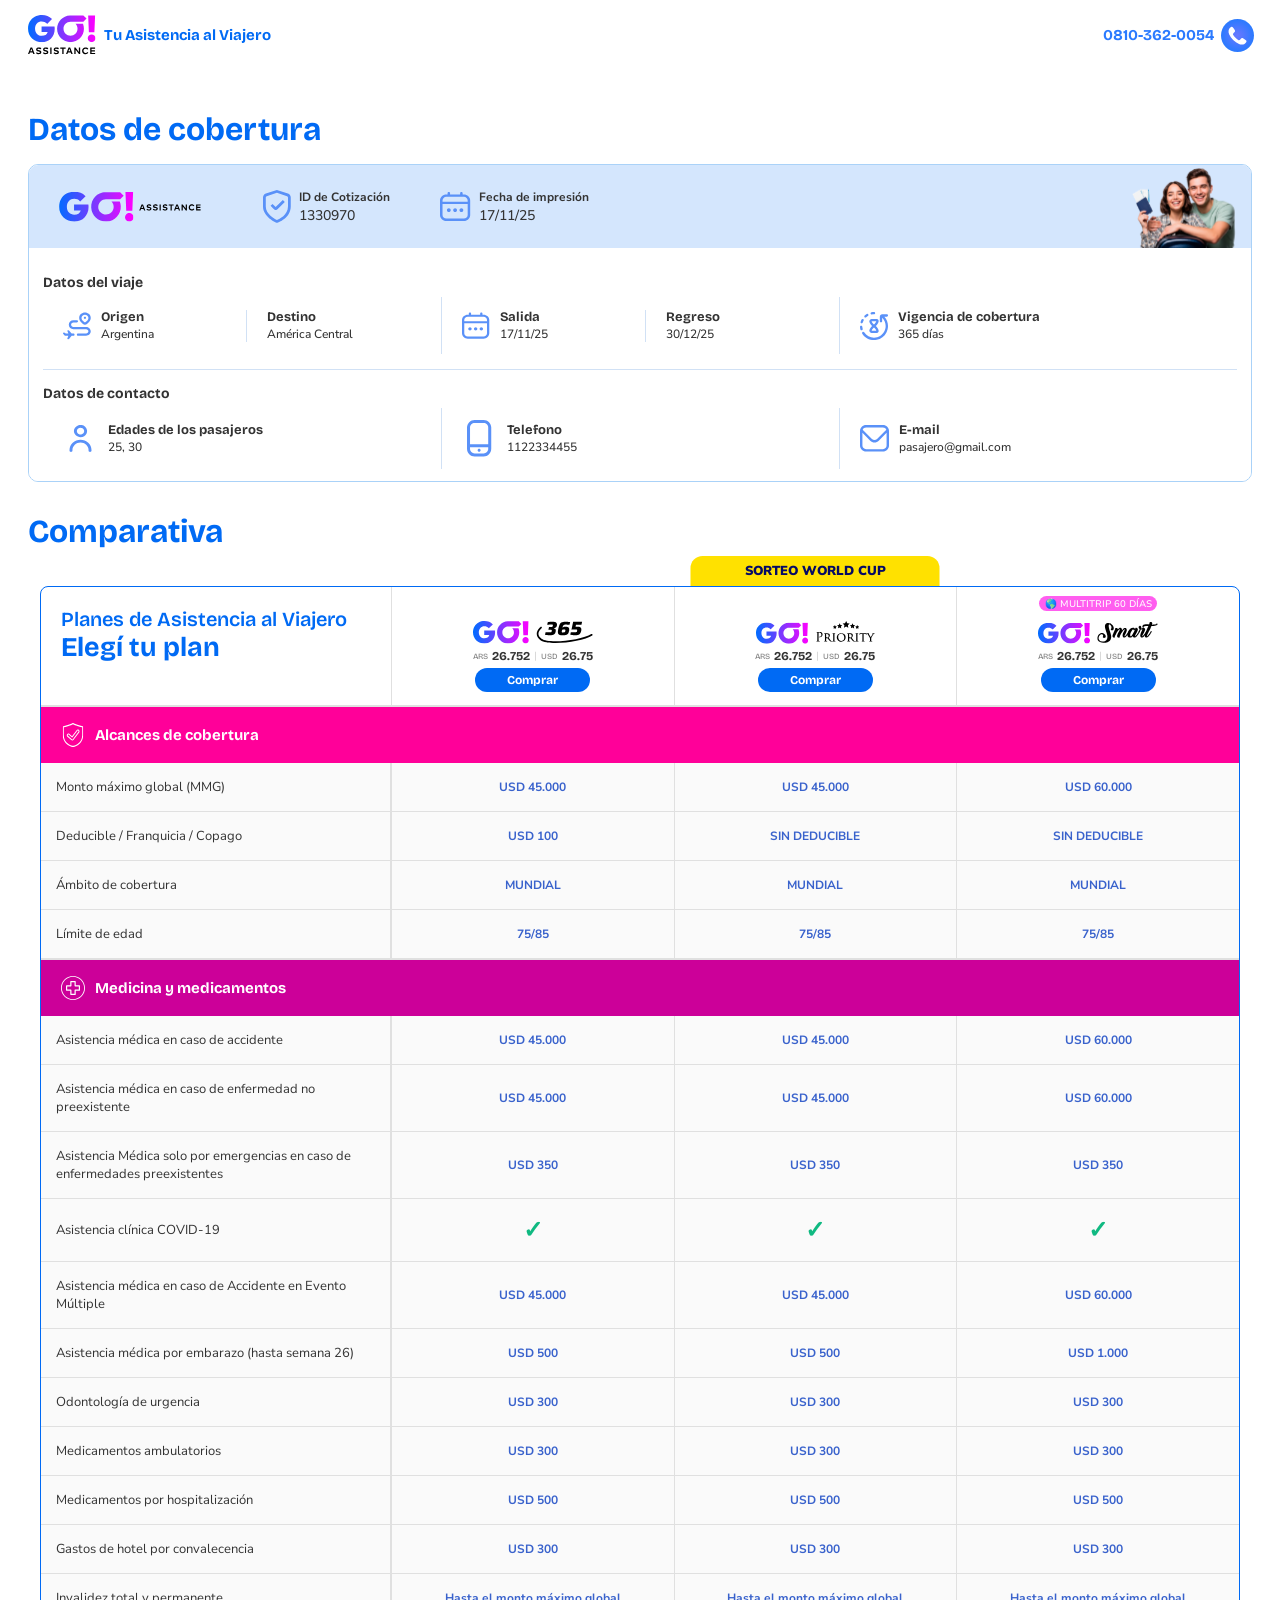
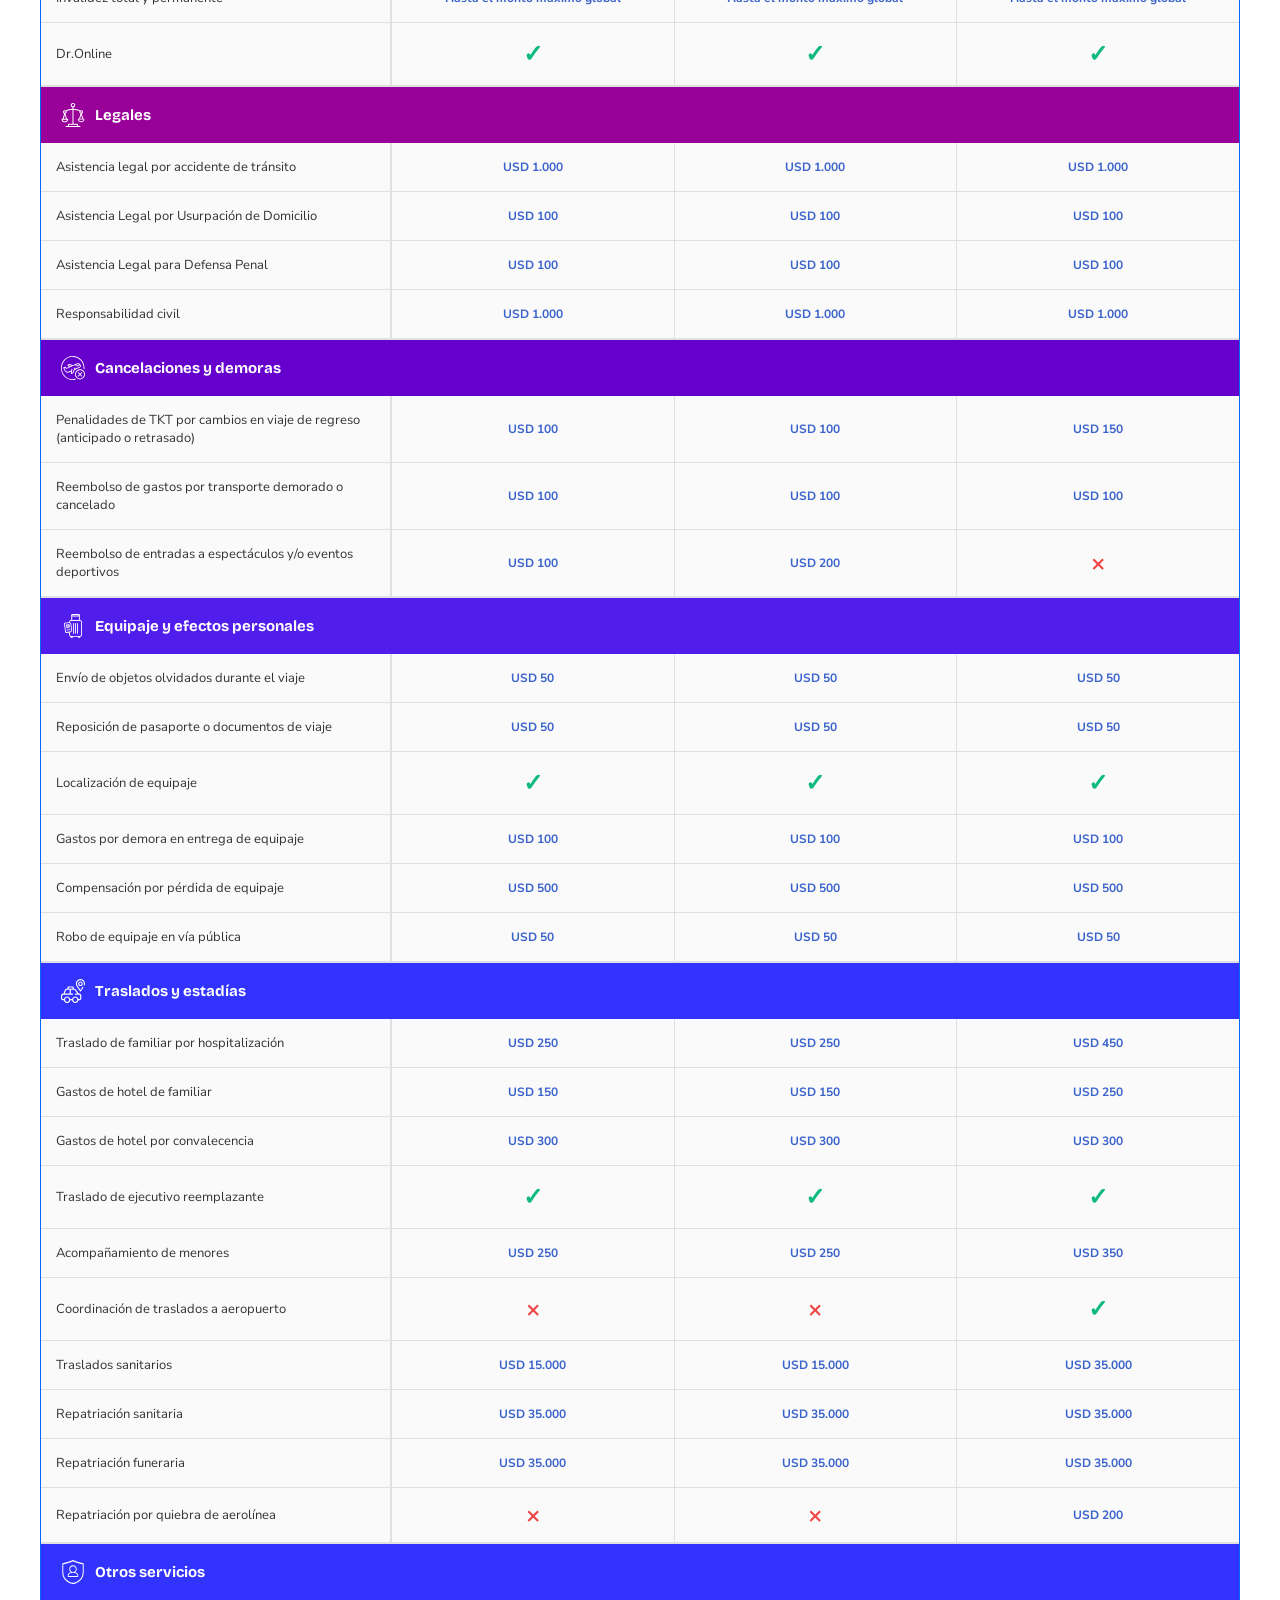
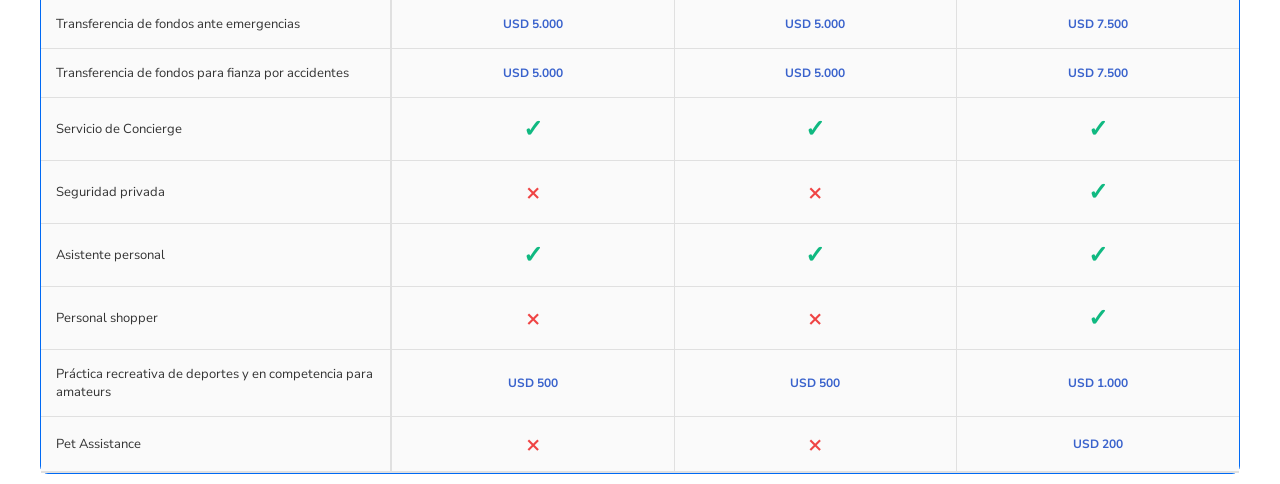
==== comparativa-productos-pdf.html @ 658e8d2b "se agrego el pdf para comparativa de productos" ====
<!DOCTYPE html>
<html lang="es">

<head>
    <meta charset="utf-8">
    <meta http-equiv="X-UA-Compatible" content="IE=edge">
    <meta name="viewport" content="width=device-width, initial-scale=1, shrink-to-fit=no">
    <meta name="description" content="">
    <meta name="author" content="">
    <meta name="robots" content="noindex,nofollow">
    <title>GO! ASSISTANCE</title>
    <link rel="preconnect" href="https://fonts.googleapis.com">
    <link rel="preconnect" href="https://fonts.gstatic.com" crossorigin="">
    <link
        href="https://fonts.googleapis.com/css2?family=Bricolage+Grotesque:opsz,wdth,wght@12..96,75..100,200..800&family=Nunito+Sans:ital,opsz,wdth,wght,YTLC@0,6..12,75..125,200..1000,440..540;1,6..12,75..125,200..1000,440..540&display=swap"
        rel="stylesheet">
    <link rel="shortcut icon" href="https://www.goassistance.com/images/favicons-go.png">
    <link rel="stylesheet" href="css/style-comparativa.css">
</head>

<body>

    <!-- HEADER -->
    <div class="header">
        <div class="header-logo">
            <img src="images/logo-go-assistance-color-vertical.svg" alt="" height="40">
            <span class="header-tagline">Tu Asistencia al Viajero</span>
        </div>
        <a class="header-phone">
            <span>0810-362-0054</span>
            <span class="phone-icon">
                <img src="images/icono-telefono-header.svg" alt="">
            </span>
        </a>
    </div>

    <div class="page">

        <div class="page-container">
            <h2 class="plan-title">Datos de cobertura</h2>

            <!-- DATOS DEL VIAJE -->
            <div class="section-block">
                <!-- VOUCHER INFO BAR -->
                <div class="voucher-bar">
                    <div class="voucher-bar-logos">
                        <img src="images/logo-go-assistance-color-horizontal.svg" alt="" height="34">
                    </div>

                    <!-- ID EMISION -->
                    <div class="voucher-bar-field">
                        <img src="images/icono-voucher-id.svg" alt="" width="28">
                        <div>
                            <span class="voucher-bar-field-label">ID de Cotización</span>
                            <span class="voucher-bar-field-value">1330970</span>
                        </div>
                    </div>

                    <!-- Fecha de emisión -->
                    <div class="voucher-bar-field">
                        <img src="images/icono-calendario.svg" alt="">
                        <div>
                            <span class="voucher-bar-field-label">Fecha de impresión</span>
                            <span class="voucher-bar-field-value">17/11/25</span>
                        </div>
                    </div>

                    <img class="voucher-bar-couple" src="images/img-pareja-banner.svg"
                        onerror="this.style.display='none'" alt="pareja viajeros" height="80">
                </div>

                <div class="section-block-body">
                    <div class="section-title-datos">Datos del viaje</div>

                    <div class="info-grid">

                        <!-- Columna 1 -->
                        <div class="info-col">
                            <img src="images/icono-destino.svg" alt="" width="28" height="28">
                            <div class="info-group-texts">
                                <span class="info-label">Origen</span>
                                <span class="info-value">Argentina</span>
                            </div>
                            <div class="vdivider"></div>
                            <div class="info-group-texts">
                                <span class="info-label">Destino</span>
                                <span class="info-value">América Central</span>
                            </div>
                        </div>

                        <!-- Columna 2 -->
                        <div class="info-col">
                            <img src="images/icono-calendario.svg" alt="" width="28" height="28">
                            <div class="info-group-texts">
                                <span class="info-label">Salida</span>
                                <span class="info-value">17/11/25</span>
                            </div>
                            <div class="vdivider"></div>
                            <div class="info-group-texts">
                                <span class="info-label">Regreso</span>
                                <span class="info-value">30/12/25</span>
                            </div>
                        </div>

                        <!-- Columna 3 -->
                        <div class="info-col">
                            <img src="images/icono-vigencia.svg" alt="" width="28" height="28">
                            <div class="info-group-texts">
                                <span class="info-label">Vigencia de cobertura</span>
                                <span class="info-value">365 días</span>
                            </div>
                        </div>
                    </div>


                    <!-- Separador entre filas -->
                    <div class="info-row-divider"></div>
                    <div class="section-title-datos">Datos de contacto</div>
                    <div class="info-grid">
                        <!-- Columna 1 fila 2 -->
                        <div class="info-col">
                            <img src="images/icono-pasajero.svg" alt="" width="35">
                            <div class="info-group-texts">
                                <span class="info-label">Edades de los pasajeros</span>
                                <span class="info-value">25, 30</span>
                            </div>
                        </div>

                        <!-- Columna 2 fila 2 -->
                        <div class="info-col">
                            <img src="images/icono-telefono.svg" alt="" width="35">
                            <div class="info-group-texts">
                                <span class="info-label">Telefono</span>
                                <span class="info-value">1122334455</span>
                            </div>
                        </div>

                        <!-- Columna 3 fila 2 -->
                        <div class="info-col">
                            <img src="images/icono-email.svg" alt="">
                            <div class="info-group-texts">
                                <span class="info-label">E-mail</span>
                                <span class="info-value">pasajero@gmail.com</span>
                            </div>
                        </div>

                    </div>
                </div>
            </div>

            <!-- BENEFICIOS DEL PLAN -->
            <h2 class="plan-title">Comparativa</h2>


        </div>
    </div>

    <div class="container-table cols-3">
        <!-- Header con logos de planes -->
        <div class="plans-header">
            <div class="empty-cell">
                <p>Planes de Asistencia al Viajero</p>
                <span>Elegí tu plan</span>
            </div>
            <div class="plan-logo">
                <img src="images/logo-go-365-color-horizontal.svg" alt="GO! 365">
                <div class="plan-price-block">
                    <div class="plan-price-currencies">
                        <span class="price-ars"><span class="currency-label">ARS</span> 26.752</span>
                        <span class="price-divider">|</span>
                        <span class="price-usd"><span class="currency-label">USD</span> 26.75</span>
                    </div>
                    <button class="btn-comprar">Comprar</button>
                </div>
            </div>
            <div class="plan-logo">
                <div class="sorteo-banner">SORTEO WORLD CUP</div>
                <img src="images/logo-go-priority-color-horizontal.svg" alt="GO! PRIORITY">
                <div class="plan-price-block">
                    <div class="plan-price-currencies">
                        <span class="price-ars"><span class="currency-label">ARS</span> 26.752</span>
                        <span class="price-divider">|</span>
                        <span class="price-usd"><span class="currency-label">USD</span> 26.75</span>
                    </div>
                    <button class="btn-comprar">Comprar</button>
                </div>
            </div>
            <div class="plan-logo">
                <div class="multitrip-table-comparative" aria-label="Plan multiviaje">🌎 MULTITRIP 60 DÍAS</div><img
                    src="images/logo-go-smart-color-horizontal.svg" alt="GO! Nacional">

                <div class="plan-price-block">
                    <div class="plan-price-currencies">
                        <span class="price-ars"><span class="currency-label">ARS</span> 26.752</span>
                        <span class="price-divider">|</span>
                        <span class="price-usd"><span class="currency-label">USD</span> 26.75</span>
                    </div>
                    <button class="btn-comprar">Comprar</button>
                </div>
            </div>
        </div>

        <!-- Coberturas -->

        <div class="collapsible-section" open="">
            <summary class="section-header coverage" id="coverage-section">
                <div class="section-title">
                    <img src="images/GO-icon-item.alcances.svg" alt="Cobertura" aria-hidden="true">
                    Alcances de cobertura
                </div>
             
            </summary>
            <div class="section-content">
                <div class="content-row">
                    <div class="row-label">Monto máximo global (MMG)</div>
                    <div class="row-cell">USD 45.000</div>
                    <div class="row-cell">USD 45.000</div>
                    <div class="row-cell">USD 60.000</div>

                </div>

                <div class="content-row">
                    <div class="row-label">Deducible / Franquicia / Copago
                    </div>
                    <div class="row-cell">USD 100</div>
                    <div class="row-cell">SIN DEDUCIBLE</div>
                    <div class="row-cell">SIN DEDUCIBLE</div>

                </div>

                <div class="content-row">
                    <div class="row-label">Ámbito de cobertura
                    </div>
                    <div class="row-cell">MUNDIAL</div>
                    <div class="row-cell">MUNDIAL</div>
                    <div class="row-cell">MUNDIAL</div>

                </div>

                <div class="content-row">
                    <div class="row-label">Límite de edad
                    </div>
                    <div class="row-cell">75/85</div>
                    <div class="row-cell">75/85</div>
                    <div class="row-cell">75/85</div>

                </div>
            </div>
        </div>

        <!-- Medicina y medicamentos -->
        <div class="collapsible-section">
            <summary class="section-header medicine">
                <div class="section-title">
                    <img src="images/GO-icon-item.medicina.svg" alt="Medicina y medicamentos" aria-hidden="true">
                    Medicina y medicamentos
                </div>
            
            </summary>
            <div class="section-content">

                <div class="content-row">
                    <div class="row-label">Asistencia médica en caso de accidente
                    </div>
                    <div class="row-cell">USD 45.000</div>
                    <div class="row-cell">USD 45.000</div>
                    <div class="row-cell">USD 60.000</div>

                </div>

                <div class="content-row">
                    <div class="row-label">Asistencia médica en caso de enfermedad no preexistente
                    </div>
                    <div class="row-cell">USD 45.000</div>
                    <div class="row-cell">USD 45.000</div>
                    <div class="row-cell">USD 60.000</div>

                </div>

                <div class="content-row">
                    <div class="row-label">Asistencia Médica solo por emergencias en caso de enfermedades
                        preexistentes
                    </div>
                    <div class="row-cell">USD 350</div>
                    <div class="row-cell">USD 350</div>
                    <div class="row-cell">USD 350</div>

                </div>

                <div class="content-row">
                    <div class="row-label">Asistencia clínica COVID-19</div>
                    <div class="row-cell"><span class="checkmark" aria-label="Incluido">✓</span></div>
                    <div class="row-cell"><span class="checkmark" aria-label="Incluido">✓</span></div>
                    <div class="row-cell"><span class="checkmark" aria-label="Incluido">✓</span></div>

                </div>

                <div class="content-row">
                    <div class="row-label">Asistencia médica en caso de Accidente en Evento Múltiple
                    </div>
                    <div class="row-cell">USD 45.000</div>
                    <div class="row-cell">USD 45.000</div>
                    <div class="row-cell">USD 60.000</div>
                    </div>

                        <div class="content-row">
                            <div class="row-label">Asistencia médica por embarazo (hasta semana 26)
                            </div>
                            <div class="row-cell">USD 500</div>
                            <div class="row-cell">USD 500</div>
                            <div class="row-cell">USD 1.000</div>

                        </div>

                        <div class="content-row">
                            <div class="row-label">Odontología de urgencia
                            </div>
                            <div class="row-cell">USD 300</div>
                            <div class="row-cell">USD 300</div>
                            <div class="row-cell">USD 300</div>

                        </div>

                        <div class="content-row">
                            <div class="row-label">Medicamentos ambulatorios

                            </div>
                            <div class="row-cell">USD 300</div>
                            <div class="row-cell">USD 300</div>
                            <div class="row-cell">USD 300</div>

                        </div>

                        <div class="content-row">
                            <div class="row-label">Medicamentos por hospitalización

                            </div>
                            <div class="row-cell">USD 500</div>
                            <div class="row-cell">USD 500</div>
                            <div class="row-cell">USD 500</div>

                        </div>

                        <div class="content-row">
                            <div class="row-label">Gastos de hotel por convalecencia

                            </div>
                            <div class="row-cell">USD 300</div>
                            <div class="row-cell">USD 300</div>
                            <div class="row-cell">USD 300</div>

                        </div>
                        <div class="content-row">
                            <div class="row-label">Invalidez total y permanente</div>
                            <div class="row-cell">Hasta el monto máximo global</div>
                            <div class="row-cell">Hasta el monto máximo global</div>
                            <div class="row-cell">Hasta el monto máximo global</div>

                        </div>
                        <div class="content-row">
                            <div class="row-label">Dr.Online</div>
                            <div class="row-cell"><span class="checkmark" aria-label="Incluido">✓</span></div>
                            <div class="row-cell"><span class="checkmark" aria-label="Incluido">✓</span></div>
                            <div class="row-cell"><span class="checkmark" aria-label="Incluido">✓</span></div>

                        </div>
                </div>

        </div>

        <!-- Legales -->
        <div class="collapsible-section">
            <summary class="section-header legal" id="legal-section">
                <div class="section-title">
                    <img src="images/GO-icon-item.legales.svg" alt="" aria-hidden="true">
                    Legales
                </div>
                
            </summary>
            <div class="section-content">
                <div class="content-row">
                    <div class="row-label">Asistencia legal por accidente de tránsito
                    </div>
                    <div class="row-cell">USD 1.000</div>
                    <div class="row-cell">USD 1.000</div>
                    <div class="row-cell">USD 1.000</div>

                </div>

                <div class="content-row">
                    <div class="row-label">Asistencia Legal por Usurpación de Domicilio
                    </div>
                    <div class="row-cell">USD 100</div>
                    <div class="row-cell">USD 100</div>
                    <div class="row-cell">USD 100</div>

                </div>

                <div class="content-row">
                    <div class="row-label">Asistencia Legal para Defensa Penal
                    </div>
                    <div class="row-cell">USD 100</div>
                    <div class="row-cell">USD 100</div>
                    <div class="row-cell">USD 100</div>

                </div>
                <div class="content-row">
                    <div class="row-label">Responsabilidad civil</div>
                    <div class="row-cell">USD 1.000</div>
                    <div class="row-cell">USD 1.000</div>
                    <div class="row-cell">USD 1.000</div>

                </div>
            </div>
        </div>

        <!-- Cancelaciones y demoras (Collapsible) -->
        <div class="collapsible-section">
            <summary class="section-header cancellations">
                <div class="section-title">
                    <img src="images/GO-icon-item.cancelaciones.svg" alt="" aria-hidden="true">
                    Cancelaciones y demoras
                </div>
               
            </summary>
            <div class="section-content">
                <div class="content-row">
                    <div class="row-label">Penalidades de TKT por cambios en viaje de regreso (anticipado o
                        retrasado)
                    </div>
                    <div class="row-cell">USD 100</div>
                    <div class="row-cell">USD 100</div>
                    <div class="row-cell">USD 150</div>

                </div>

                <div class="content-row">
                    <div class="row-label">Reembolso de gastos por transporte demorado o cancelado
                    </div>
                    <div class="row-cell">USD 100</div>
                    <div class="row-cell">USD 100</div>
                    <div class="row-cell">USD 100</div>


                </div>

                <div class="content-row">
                    <div class="row-label">Reembolso de entradas a espectáculos y/o eventos deportivos
                    </div>

                    <div class="row-cell">USD 100</div>
                    <div class="row-cell">USD 200</div>
                    <div class="row-cell"><span class="crossmark" aria-label="No incluido">×</span></div>


                </div>
            </div>
        </div>

        <!-- Equipaje (Collapsible) -->
        <div class="collapsible-section">
            <summary class="section-header baggage">
                <div class="section-title">
                    <img src="images/GO-icon-item.equipaje.svg" alt="" aria-hidden="true">
                    Equipaje y efectos personales
                </div>
               
            </summary>
            <div class="section-content">
                <div class="content-row">
                    <div class="row-label">Envío de objetos olvidados durante el viaje
                    </div>
                    <div class="row-cell">USD 50</div>
                    <div class="row-cell">USD 50</div>
                    <div class="row-cell">USD 50</div>

                </div>

                <div class="content-row">
                    <div class="row-label">Reposición de pasaporte o documentos de viaje
                    </div>
                    <div class="row-cell">USD 50</div>
                    <div class="row-cell">USD 50</div>
                    <div class="row-cell">USD 50</div>

                </div>

                <div class="content-row">
                    <div class="row-label">Localización de equipaje</div>
                    <div class="row-cell"><span class="checkmark" aria-label="Incluido">✓</span></div>
                    <div class="row-cell"><span class="checkmark" aria-label="Incluido">✓</span></div>
                    <div class="row-cell"><span class="checkmark" aria-label="Incluido">✓</span></div>
                </div>
                <div class="content-row">
                    <div class="row-label">Gastos por demora en entrega de equipaje
                    </div>
                    <div class="row-cell">USD 100</div>
                    <div class="row-cell">USD 100</div>
                    <div class="row-cell">USD 100</div>

                </div>
                <div class="content-row">
                    <div class="row-label">Compensación por pérdida de equipaje
                    </div>
                    <div class="row-cell">USD 500</div>
                    <div class="row-cell">USD 500</div>
                    <div class="row-cell">USD 500</div>

                </div>
                <div class="content-row">
                    <div class="row-label">Robo de equipaje en vía pública
                    </div>
                    <div class="row-cell">USD 50</div>
                    <div class="row-cell">USD 50</div>
                    <div class="row-cell">USD 50</div>

                </div>
            </div>
        </div>

        <!-- Traslados y estadías (Collapsible) -->
        <div class="collapsible-section">
            <summary class="section-header other-services">
                <div class="section-title">
                    <img src="images/GO-icon-item.traslados.svg" alt="" aria-hidden="true">
                    Traslados y estadías
                </div>
             
            </summary>
            <div class="section-content">
                <div class="content-row">
                    <div class="row-label">Traslado de familiar por hospitalización
                    </div>
                    <div class="row-cell">USD 250</div>
                    <div class="row-cell">USD 250</div>
                    <div class="row-cell">USD 450</div>

                </div>

                <div class="content-row">
                    <div class="row-label">Gastos de hotel de familiar
                    </div>
                    <div class="row-cell">USD 150</div>
                    <div class="row-cell">USD 150</div>
                    <div class="row-cell">USD 250</div>

                </div>

                <div class="content-row">
                    <div class="row-label">Gastos de hotel por convalecencia
                    </div>
                    <div class="row-cell">USD 300</div>
                    <div class="row-cell">USD 300</div>
                    <div class="row-cell">USD 300</div>

                </div>

                <div class="content-row">
                    <div class="row-label">Traslado de ejecutivo reemplazante
                    </div>
                    <div class="row-cell"><span class="checkmark" aria-label="Incluido">✓</span></div>
                    <div class="row-cell"><span class="checkmark" aria-label="Incluido">✓</span></div>
                    <div class="row-cell"><span class="checkmark" aria-label="Incluido">✓</span></div>


                </div>
                <div class="content-row">
                    <div class="row-label">Acompañamiento de menores
                    </div>
                    <div class="row-cell">USD 250</div>
                    <div class="row-cell">USD 250</div>
                    <div class="row-cell">USD 350</div>

                </div>
                <div class="content-row">
                    <div class="row-label">Coordinación de traslados a aeropuerto
                    </div>
                    <div class="row-cell"><span class="crossmark" aria-label="No incluido">×</span></div>
                    <div class="row-cell"><span class="crossmark" aria-label="No incluido">×</span></div>
                    <div class="row-cell"><span class="checkmark" aria-label="Incluido">✓</span></div>

                </div>
                <div class="content-row">
                    <div class="row-label">Traslados sanitarios
                    </div>
                    <div class="row-cell">USD 15.000</div>
                    <div class="row-cell">USD 15.000</div>
                    <div class="row-cell">USD 35.000</div>

                </div>
                <div class="content-row">
                    <div class="row-label">Repatriación sanitaria
                    </div>
                    <div class="row-cell">USD 35.000</div>
                    <div class="row-cell">USD 35.000</div>
                    <div class="row-cell">USD 35.000</div>

                </div>
                <div class="content-row">
                    <div class="row-label">Repatriación funeraria
                    </div>
                    <div class="row-cell">USD 35.000</div>
                    <div class="row-cell">USD 35.000</div>
                    <div class="row-cell">USD 35.000</div>

                </div>
                <div class="content-row">
                    <div class="row-label">Repatriación por quiebra de aerolínea
                    </div>
                    <div class="row-cell"><span class="crossmark" aria-label="No incluido">×</span></div>

                    <div class="row-cell"><span class="crossmark" aria-label="No incluido">×</span></div>
                    <div class="row-cell">USD 200</div>



                </div>
            </div>
        </div>

        <!-- Otros Servicios (Collapsible) -->
        <div class="collapsible-section">
            <summary class="section-header other-services">
                <div class="section-title">
                    <img src="images/GO-icon-item.servicios.svg" alt="" aria-hidden="true">
                    Otros servicios
                </div>
        
            </summary>
            <div class="section-content">
                <div class="content-row">
                    <div class="row-label">Transferencia de fondos ante emergencias</div>
                    <div class="row-cell">USD 5.000</div>
                    <div class="row-cell">USD 5.000</div>
                    <div class="row-cell">USD 7.500</div>

                </div>

                <div class="content-row">
                    <div class="row-label">Transferencia de fondos para fianza por accidentes</div>
                    <div class="row-cell">USD 5.000</div>
                    <div class="row-cell">USD 5.000</div>
                    <div class="row-cell">USD 7.500</div>

                </div>

                <div class="content-row">
                    <div class="row-label">Servicio de Concierge</div>
                    <div class="row-cell"><span class="checkmark" aria-label="Incluido">✓</span></div>
                    <div class="row-cell"><span class="checkmark" aria-label="Incluido">✓</span></div>
                    <div class="row-cell"><span class="checkmark" aria-label="Incluido">✓</span></div>

                </div>

                <div class="content-row">
                    <div class="row-label">Seguridad privada</div>
                    <div class="row-cell"><span class="crossmark" aria-label="No Incluido">×</span></div>
                    <div class="row-cell"><span class="crossmark" aria-label="No Incluido">×</span></div>
                    <div class="row-cell"><span class="checkmark" aria-label="Incluido">✓</span></div>

                </div>

                <div class="content-row">
                    <div class="row-label">Asistente personal</div>
                    <div class="row-cell"><span class="checkmark" aria-label="Incluido">✓</span></div>
                    <div class="row-cell"><span class="checkmark" aria-label="Incluido">✓</span></div>
                    <div class="row-cell"><span class="checkmark" aria-label="Incluido">✓</span></div>

                </div>

                <div class="content-row">
                    <div class="row-label">Personal shopper</div>
                    <div class="row-cell"><span class="crossmark" aria-label="No Incluido">×</span></div>
                    <div class="row-cell"><span class="crossmark" aria-label="No Incluido">×</span></div>
                    <div class="row-cell"><span class="checkmark" aria-label="Incluido">✓</span></div>

                </div>
                <div class="content-row">
                    <div class="row-label">Práctica recreativa de deportes y en competencia para amateurs
                    </div>
                    <div class="row-cell">USD 500</div>
                    <div class="row-cell">USD 500</div>
                    <div class="row-cell">USD 1.000</div>

                </div>
                <div class="content-row">
                    <div class="row-label">Pet Assistance
                    </div>
                    <div class="row-cell"><span class="crossmark" aria-label="No Incluido">×</span></div>
                    <div class="row-cell"><span class="crossmark" aria-label="No Incluido">×</span></div>
                    <div class="row-cell">USD 200</div>

                </div>
            </div>
        </div>
    </div>

</body>

</html>
---- css/style-comparativa.css ----
@import url('https://fonts.googleapis.com/css2?family=Bricolage+Grotesque:opsz,wdth,wght@12..96,75..100,200..800&display=swap');
@import url('https://fonts.googleapis.com/css2?family=Nunito+Sans:ital,opsz,wdth,wght@0,6..12,75..125,200..1000;1,6..12,75..125,200..1000&display=swap');

/* ── CSS Variables ── */
:root {
  --primary: #006AF4;
  --blue-dark: #0258D3;
  --accent: #FFE100;
  --text-accent: #050A65;
  --pink-2: #FF5EEF;
  --white: #ffffff;
  --dark-gray: #333333;
  --blue-light: #D4E6FD;
  --blue-border: #AAD2F8;
  --blue-divider: #D1E1F5;
  --font-primary: "Bricolage Grotesque", sans-serif;
  --font-secundary: "Nunito Sans", sans-serif;
}

/* ── Reset & Base ── */
*,
*::before,
*::after {
  box-sizing: border-box;
  margin: 0;
  padding: 0;
}

html,
body {
  background: var(--white);
}

/* ============================================================
   HEADER
   ============================================================ */
.header {
  display: flex;
  align-items: center;
  justify-content: space-between;
  width: 100%;
  padding: 15px 28px;
}

.header-logo {
  display: flex;
  align-items: center;
  gap: 8px;
}

.header-logo img {
  height: 40px;
  width: auto;
}

.header-tagline {
  font-family: var(--font-primary);
  font-size: 15px;
  font-weight: 700;
  color: var(--primary);
}

.header-phone {
  display: flex;
  align-items: center;
  gap: 8px;
  font-family: var(--font-primary);
  font-size: 15px;
  font-weight: 700;
  color: #2A7AFF;
  text-decoration: none;
}

.phone-icon {
  width: 30px;
  height: 30px;
  background-color: var(--primary);
  border-radius: 50%;
  display: flex;
  align-items: center;
  justify-content: center;
  -webkit-print-color-adjust: exact;
  print-color-adjust: exact;
}

/* ============================================================
   PAGE WRAPPER
   ============================================================ */
.page {
  background: var(--white);
}

.page-container {
  width: 100%;
  padding: 10px 28px;
}

/* ============================================================
   VOUCHER BAR
   ============================================================ */
.voucher-bar {
  background-color: var(--blue-light);
  border-radius: 9px 0 0 0;
  padding: 14px 18px;
  display: flex;
  align-items: center;
  gap: 50px;
  margin-bottom: 4px;
  position: relative;
  overflow: hidden;
  -webkit-print-color-adjust: exact;
  print-color-adjust: exact;
}

.voucher-bar-logos {
  display: flex;
  align-items: center;
  gap: 5px;
  flex-shrink: 0;
  flex-direction: column;
}

.voucher-bar-logos img {
  height: 55px;
  width: auto;
}

.voucher-bar-field {
  display: flex;
  align-items: center;
  gap: 8px;
}

.voucher-bar-field-label {
  font-family: var(--font-secundary);
  font-size: 12px;
  font-weight: 700;
  color: var(--dark-gray);
  display: block;
  margin-bottom: 1px;
}

.voucher-bar-field-value {
  font-family: var(--font-secundary);
  font-size: 14px;
  font-weight: 500;
  color: var(--dark-gray);
  display: block;
}

.voucher-bar-couple {
  position: absolute;
  right: 10px;
  bottom: 0;
  height: 80px;
  width: auto;
}

/* ============================================================
   SECTION BLOCK
   ============================================================ */
.section-block {
  border: 1px solid var(--blue-border);
  border-radius: 10px;
  overflow: hidden;
  margin-bottom: 14px;
}

.section-block-body {
  background: var(--white);
  padding: 12px 14px;
}

/* ============================================================
   INFO GRID (datos del viaje + contacto)
   ============================================================ */
.info-grid {
  display: grid;
  grid-template-columns: repeat(3, 1fr);
}

/* Separador horizontal entre filas — ocupa las 3 columnas */
.info-row-divider {
  grid-column: 1 / -1;
  height: 1px;
  background: var(--blue-divider);
  margin: 15px 0;
}

.info-col {
  display: flex;
  align-items: center;
  gap: 10px;
  padding: 12px 20px;
  border-left: 1px solid var(--blue-divider);
}

.info-col:first-child,
.info-row-divider+.info-col {
  border-left: none;
}

.info-group-texts {
  display: flex;
  flex-direction: column;
  flex-shrink: 0;
  width: 35%;
}

.info-label {
  font-size: 13px;
  color: var(--dark-gray);
  display: block;
  margin-bottom: 1px;
  font-weight: 700;
  white-space: nowrap;
  font-family: var(--font-primary);
}

.info-value {
  font-size: 12px;
  font-weight: 500;
  color: var(--dark-gray);
  display: block;
  white-space: nowrap;
  font-family: var(--font-secundary);
}

/* Separador vertical dentro de una celda (Origen | Destino, Salida | Regreso) */
.vdivider {
  width: 1px;
  height: 32px;
  background: var(--blue-divider);
  margin: 0 10px;
  flex-shrink: 0;
}

/* ============================================================
   PASSENGER TITLE
   ============================================================ */
.passenger-title {
  font-family: var(--font-primary);
  font-size: 13px;
  font-weight: 700;
  color: var(--dark-gray);
  margin-bottom: 8px;
}

/* ============================================================
   PLAN TITLE
   ============================================================ */
.plan-title {
  font-family: var(--font-primary);
  font-size: 32px;
  font-weight: 700;
  color: var(--primary);
  margin-bottom: 15px;
  margin-top: 30px;
}

/* ============================================================
   COMPARISON TABLE
   ============================================================ */
.container-table {
  border: 0.5px solid var(--primary);
  border-radius: 8px;
  max-width: 1200px;
  margin: 10px auto;
}

.plans-header {
  border-bottom: 2px solid #e0e0e0;
}

.empty-cell {
  padding: 20px;
}

.empty-cell p {
  font-family: var(--font-primary);
  font-weight: 600;
  font-size: 20px;
  color: var(--primary);
}

.empty-cell span {
  font-family: var(--font-primary);
  font-weight: 700;
  font-size: 27px;
  color: var(--primary);
}

.plan-logo {
  padding: 5px 0;
  text-align: center;
  border-left: 1px solid #e0e0e0;
  display: flex;
  align-items: center;
  justify-content: flex-end;
  max-height: 118px;
  flex-direction: column;
  overflow: visible;
  position: relative;
}

.plan-logo img {
  max-width: 120px;
  height: auto;
  max-height: 44px;
}

/* ── Badges ── */
.multitrip-table-comparative {
  background-color: var(--pink-2);
  color: var(--white);
  padding: 1px 7px;
  margin-bottom: 10px;
  border-radius: 12px;
  font-weight: 500;
  font-family: var(--font-secundary);
  font-size: 8px;
  white-space: nowrap;
  text-transform: uppercase;
  display: flex;
  align-items: center;
  gap: 5px;
}

.sorteo-banner {
  position: absolute;
  top: -31px;
  left: 50%;
  transform: translateX(-50%);
  background-color: var(--accent);
  color: var(--text-accent);
  padding: 6px 54px;
  border-radius: 12px 12px 0 0;
  font-weight: 900;
  font-family: var(--font-secundary);
  font-size: 13px;
  white-space: nowrap;
  text-transform: uppercase;
  display: flex;
  align-items: center;
  gap: 5px;
}

/* ── Content rows ── */
.content-row {
  display: grid;
  grid-template-columns: 60% repeat(1, 1fr);
  border-bottom: 1px solid #e0e0e0;
}

.row-label {
  padding: 15px;
  font-size: 13px;
  color: var(--dark-gray);
  border-right: 1px solid #e0e0e0;
  display: flex;
  align-items: center;
}

.row-cell {
  padding: 15px 10px;
  text-align: center;
  border-left: 1px solid #e0e0e0;
  display: flex;
  align-items: center;
  justify-content: center;
  font-size: 12px;
  color: #3962CC;
  font-weight: 700;
}

/* ── Collapsible sections ── */
.collapsible-section {
  border-bottom: 1px solid #e0e0e0;
}

.collapsible-section summary {
  list-style: none;
}

.collapsible-section summary::-webkit-details-marker {
  display: none;
}

.section-header {
  color: white;
  padding: 16px 20px;
  cursor: pointer;
  display: flex;
  align-items: center;
  justify-content: space-between;
  transition: all 0.3s ease;
  user-select: none;
}

.section-header:active {
  opacity: 0.9;
}

.section-header.coverage {
  background: #FF0099;
}

.section-header.medicine {
  background: #CC0099;
}

.section-header.legal {
  background: #990099;
}

.section-header.cancellations {
  background: #6600CC;
}

.section-header.baggage {
  background: #511DED;
}

.section-header.other-services {
  background: #3333FF;
}

.section-title {
  display: flex;
  align-items: center;
  gap: 10px;
  font-size: 15px;
  font-weight: 700;
  font-family: var(--font-primary);
}

.section-title img {
  width: 24px;
  height: 24px;
}

.chevron-icon {
  width: 20px;
  height: 20px;
  transition: transform 0.3s ease;
}

.collapsible-section[open] .chevron-icon {
  transform: rotate(180deg);
}

.section-content {
  background: #fafafa;
  font-family: var(--font-secundary);
  font-size: 14px;
}

/* ── Checkmarks & crossmarks ── */
.checkmark {
  color: #10b981;
  font-size: 24px;
  font-weight: 700;
}

.crossmark {
  color: #ef4444;
  font-size: 24px;
  font-weight: 700;
  line-height: 1;
}

/* ============================================================
   PRECIO Y BOTÓN COMPRAR
   ============================================================ */
.plan-price-block {
  display: flex;
  flex-direction: column;
  align-items: center;
  gap: 6px;
  width: 100%;
  padding: 6px 4px 8px;
}

.plan-price-currencies {
  display: flex;
  align-items: center;
  justify-content: center;
  gap: 4px;
  font-family: var(--font-primary);
  line-height: 1;
}

.price-ars,
.price-usd {
  font-size: 12px;
  font-weight: 700;
  color: var(--dark-gray);
}

.currency-label {
  font-size: 8px;
  font-weight: 500;
  color: #888888;
  text-transform: uppercase;
  vertical-align: middle;
  margin-right: 1px;
}

.price-divider {
  font-size: 11px;
  color: #cccccc;
  font-weight: 300;
}

.btn-comprar {
  width: calc(125px - 10px);
  padding: 5px 4px;
  background: var(--primary);
  color: var(--white);
  border: none;
  border-radius: 20px;
  font-family: var(--font-primary);
  font-size: 12px;
  font-weight: 700;
  cursor: pointer;
  transition: background 0.2s ease, transform 0.15s ease;
  white-space: nowrap;
}

.btn-comprar:hover {
  background: var(--blue-dark);
  transform: translateY(-1px);
}

.btn-comprar:active {
  transform: scale(0.97);
}

/* ============================================================
   RESPONSIVE — 768px+
   ============================================================ */
@media (min-width: 768px) {
  .multitrip-table-comparative {
    width: 118px;
    margin: 11px auto;
    padding: 1px;
    justify-content: center;
    font-size: 0.6rem;
  }
}

/* ============================================================
   RESPONSIVE — 992px+
   ============================================================ */
@media (min-width: 992px) {

  .container-table.cols-1 .plans-header,
  .container-table.cols-1 .content-row {
    grid-template-columns: 350px repeat(1, 1fr);
  }

  .container-table.cols-2 .plans-header,
  .container-table.cols-2 .content-row {
    grid-template-columns: 350px repeat(2, 1fr);
  }

  .container-table.cols-3 .plans-header,
  .container-table.cols-3 .content-row {
    grid-template-columns: 350px repeat(3, 1fr);
  }

  .plans-header,
  .content-row {
    border-bottom: 2px solid #e0e0e0;
    display: grid;
  }

  .content-row {
    border-bottom: 1px solid #e0e0e0;
  }

  .content-row:hover {
    background: #f9f9f9;
  }
}


.section-title-datos {
  font-family: var(--font-primary);
  font-weight: 700;
  font-size: 14px;
  color: var(--dark-gray);
  margin: 10px 0 6px;
}
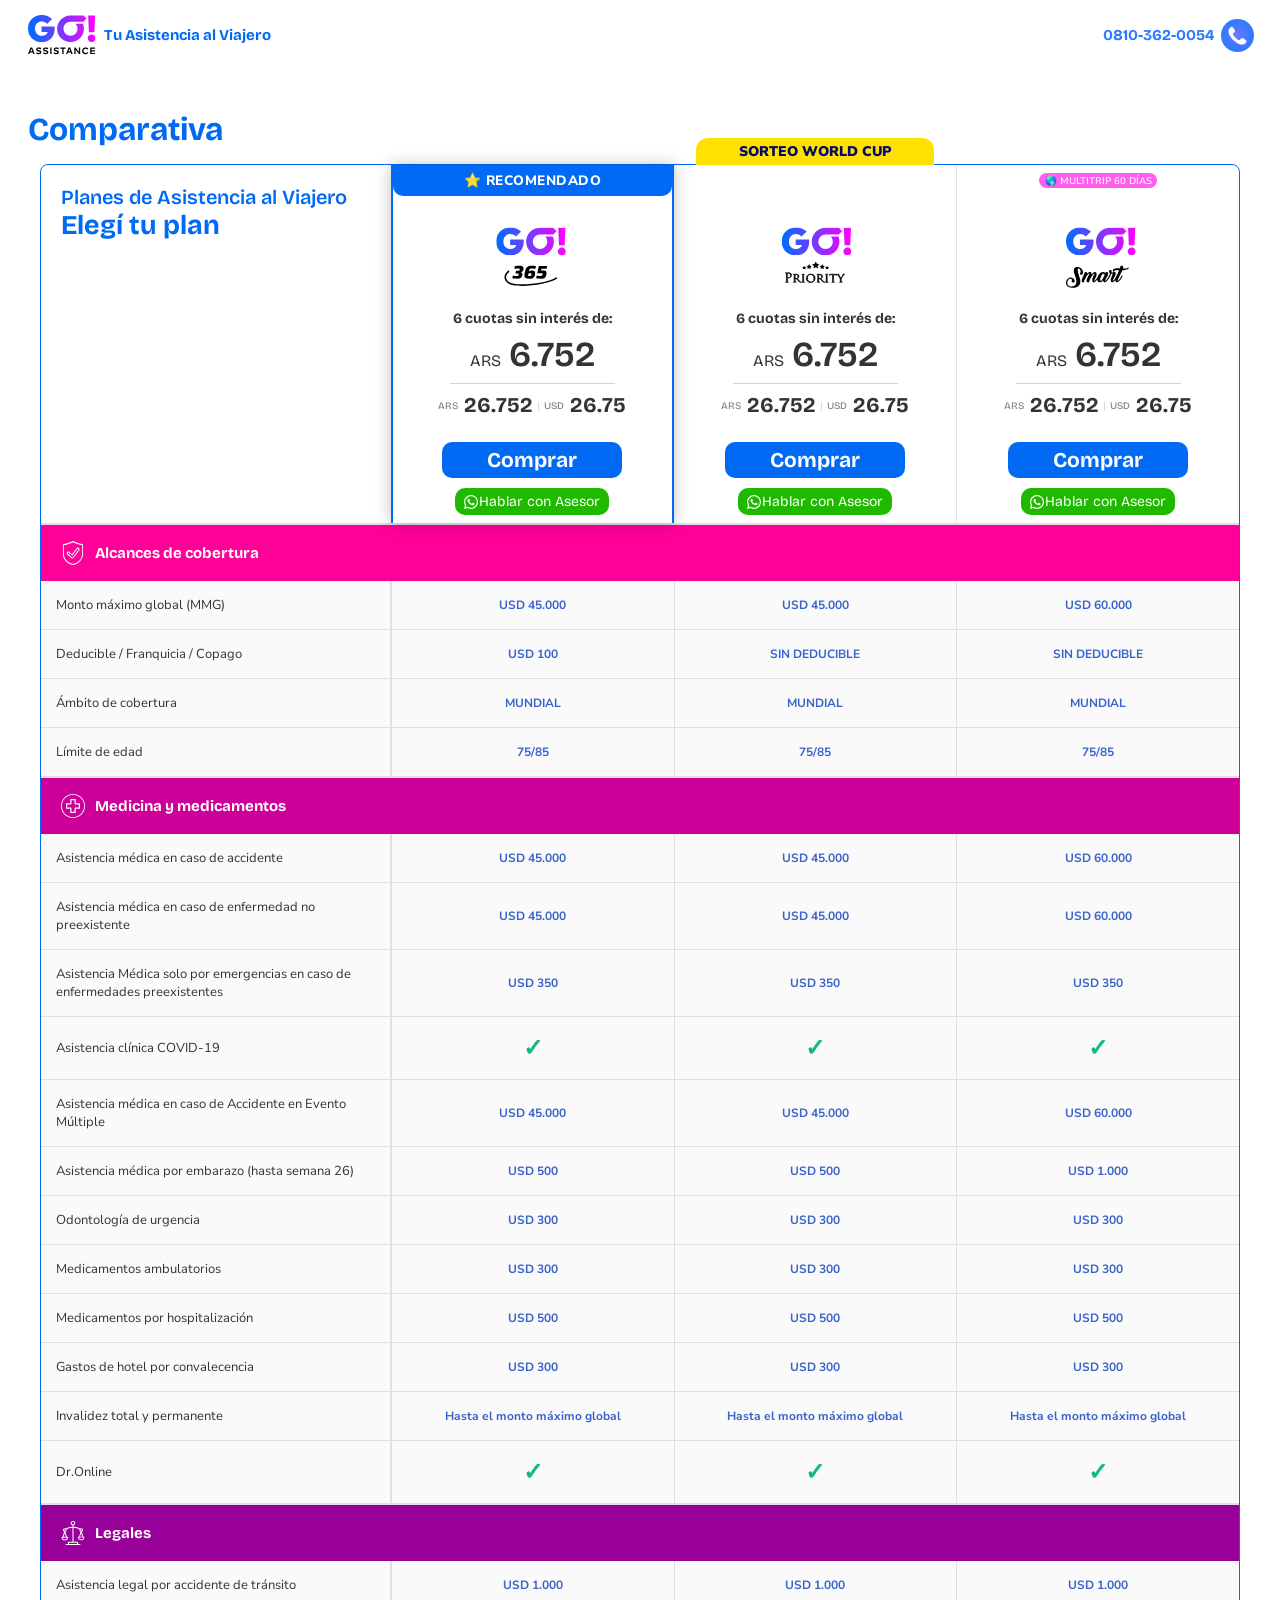
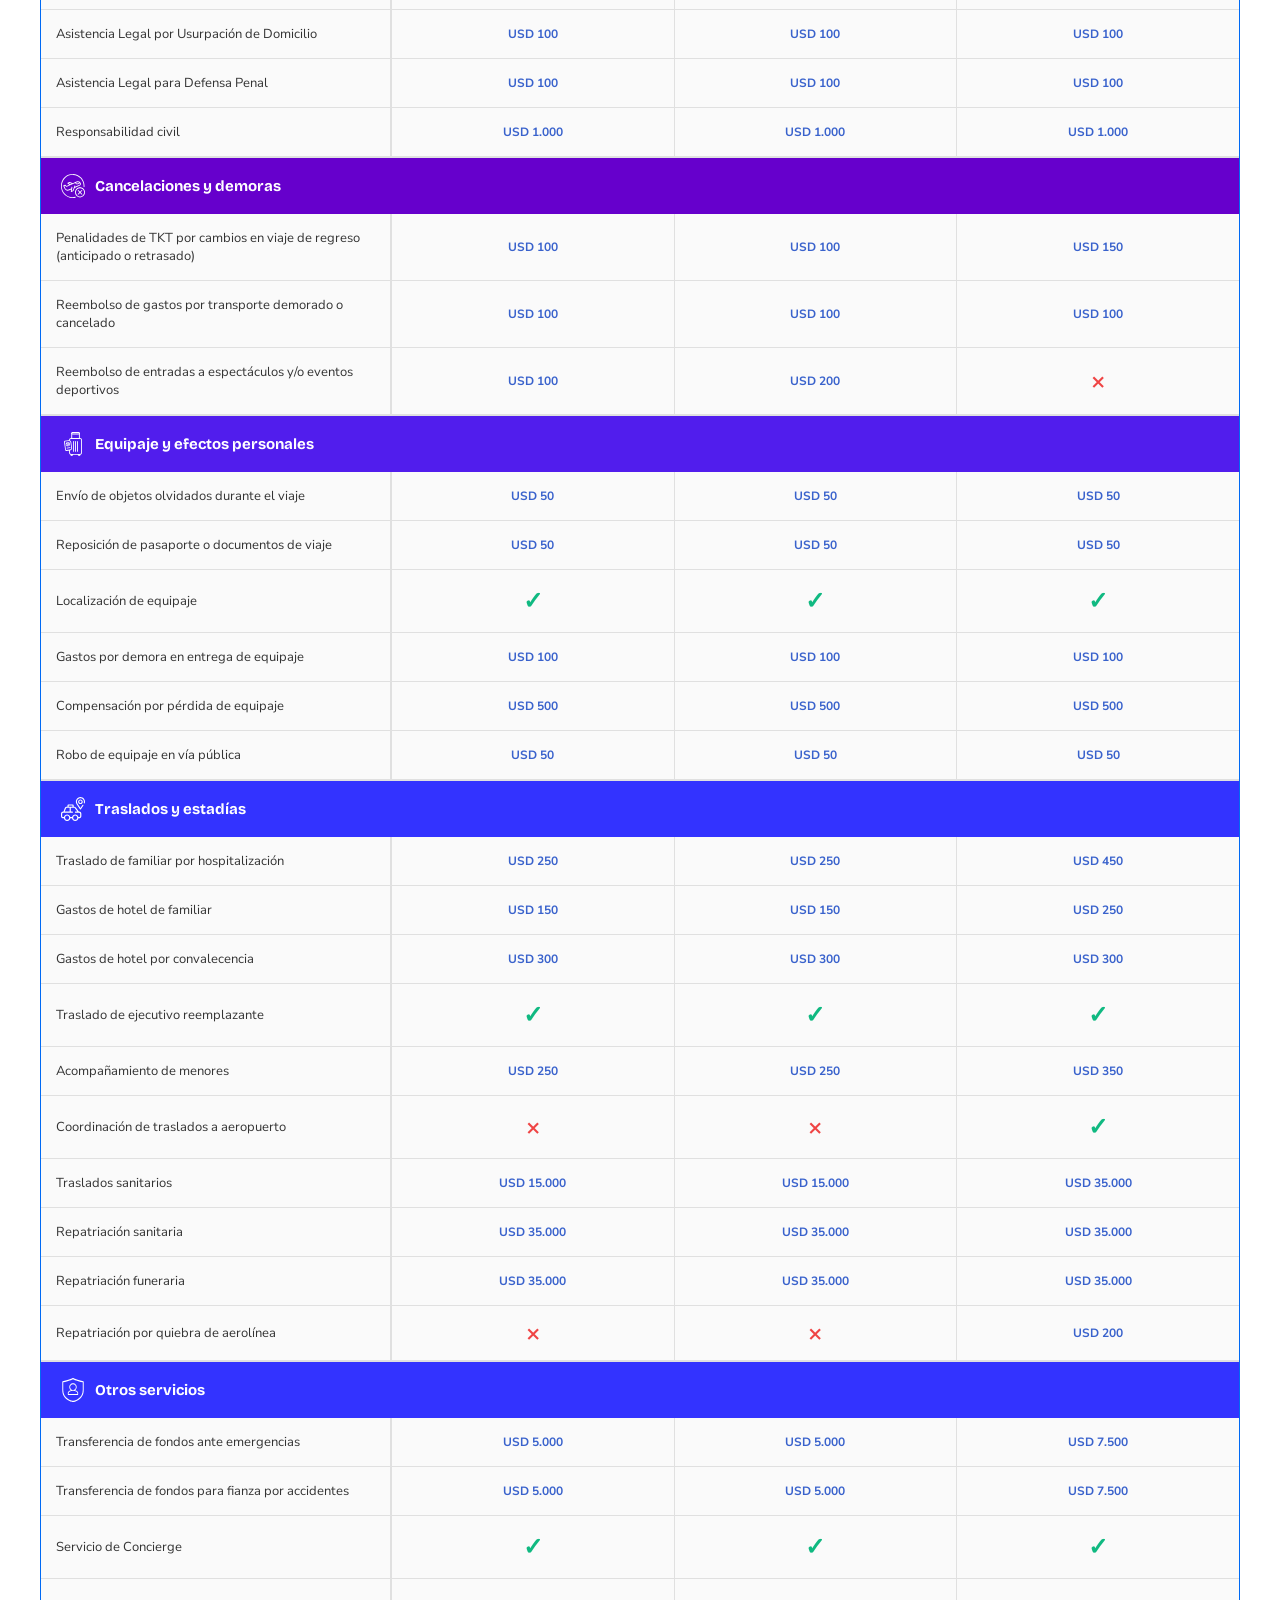
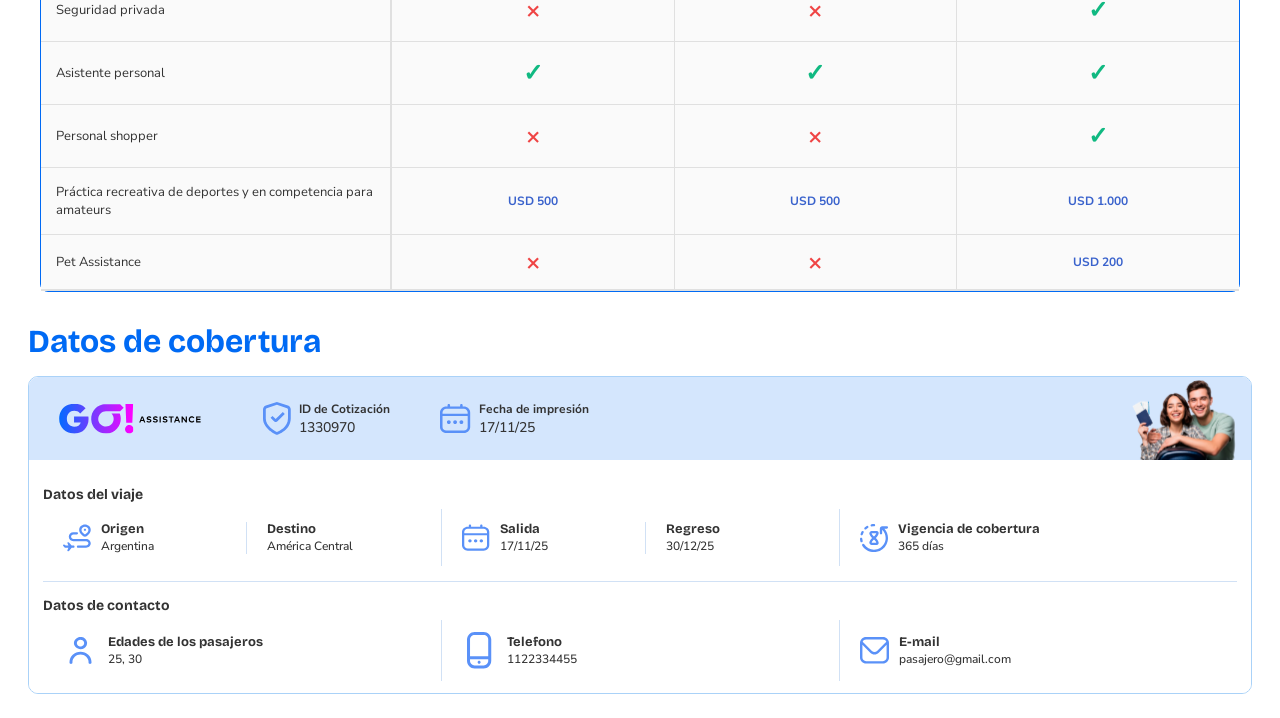
==== commit cdaa5405: "se agregaron botones y precio al modal de planes" ====
--- a/comparativa-productos-pdf.html
+++ b/comparativa-productos-pdf.html
@@ -32,9 +32,583 @@
                 <img src="images/icono-telefono-header.svg" alt="">
             </span>
         </a>
+
+
     </div>
 
     <div class="page">
+        <!-- BENEFICIOS DEL PLAN -->
+        <h2 class="plan-title">Comparativa</h2>
+        <div class="container-table cols-3">
+
+            <!-- Header con logos de planes -->
+            <div class="plans-header">
+                <div class="empty-cell">
+                    <p>Planes de Asistencia al Viajero</p>
+                    <span>Elegí tu plan</span>
+                </div>
+
+                <!-- RECOMENDADO -->
+                <div class="plan-logo recomendado">
+                    <div class="plan-top-slot">
+                        <div class="plan-recomendado-banner">⭐ RECOMENDADO</div>
+                    </div>
+                    <img src="images/logo-go-365-color-vertical.svg" alt="GO! 365">
+                    <div class="plan-price-block">
+                        <div class="plan-cuotas">6 cuotas sin interés de:</div>
+                        <div class="plan-cuotas-price" style="border-bottom: 1px solid #CCD6DA;"><span
+                                class="price-moneda">ARS</span> 6.752</div>
+                        <div class="plan-price-currencies">
+                            <span class="price-ars"><span class="currency-label">ARS</span> 26.752</span>
+                            <span class="price-divider">|</span>
+                            <span class="price-usd"><span class="currency-label">USD</span> 26.75</span>
+                        </div>
+                        <button class="btn-comprar">Comprar</button>
+                        <button class="btn-asesor"><img class="icono-wpp-asesor"
+                                src="images/icono-whatsapp-asesor.svg">Hablar con Asesor</button>
+                    </div>
+                </div>
+
+                <!-- SORTEO WORLD CUP -->
+                <div class="plan-logo">
+                    <div class="plan-top-slot sorteo-slot">
+                        <div class="sorteo-banner">SORTEO WORLD CUP</div>
+                    </div>
+                    <img src="images/logo-go-priority-color-vertical.svg" alt="GO! PRIORITY">
+                    <div class="plan-price-block">
+                        <div class="plan-cuotas">6 cuotas sin interés de:</div>
+                        <div class="plan-cuotas-price" style="border-bottom: 1px solid #CCD6DA;"><span
+                                class="price-moneda">ARS</span> 6.752</div>
+                        <div class="plan-price-currencies">
+                            <span class="price-ars"><span class="currency-label">ARS</span> 26.752</span>
+                            <span class="price-divider">|</span>
+                            <span class="price-usd"><span class="currency-label">USD</span> 26.75</span>
+                        </div>
+                        <button class="btn-comprar">Comprar</button>
+                        <button class="btn-asesor"><img class="icono-wpp-asesor"
+                                src="images/icono-whatsapp-asesor.svg">Hablar con Asesor</button>
+                    </div>
+                </div>
+
+                <!-- MULTITRIP -->
+                <div class="plan-logo">
+                    <div class="plan-top-slot multitrip-slot">
+                        <div class="multitrip-table-comparative" aria-label="Plan multiviaje">🌎 MULTITRIP 60 DÍAS</div>
+                    </div>
+                    <img src="images/logo-go-smart-color-vertical.svg" alt="GO! Nacional">
+                    <div class="plan-price-block">
+                        <div class="plan-cuotas">6 cuotas sin interés de:</div>
+                        <div class="plan-cuotas-price" style="border-bottom: 1px solid #CCD6DA;"><span
+                                class="price-moneda">ARS</span> 6.752</div>
+                        <div class="plan-price-currencies">
+                            <span class="price-ars"><span class="currency-label">ARS</span> 26.752</span>
+                            <span class="price-divider">|</span>
+                            <span class="price-usd"><span class="currency-label">USD</span> 26.75</span>
+                        </div>
+                        <button class="btn-comprar">Comprar</button>
+                        <button class="btn-asesor"><img class="icono-wpp-asesor"
+                                src="images/icono-whatsapp-asesor.svg">Hablar con Asesor</button>
+                    </div>
+                </div>
+            </div>
+
+            <!-- Coberturas -->
+
+            <div class="collapsible-section" open="">
+                <summary class="section-header coverage" id="coverage-section">
+                    <div class="section-title">
+                        <img src="images/GO-icon-item.alcances.svg" alt="Cobertura" aria-hidden="true">
+                        Alcances de cobertura
+                    </div>
+
+                </summary>
+                <div class="section-content">
+                    <div class="content-row">
+                        <div class="row-label">Monto máximo global (MMG)</div>
+                        <div class="row-cell">USD 45.000</div>
+                        <div class="row-cell">USD 45.000</div>
+                        <div class="row-cell">USD 60.000</div>
+
+                    </div>
+
+                    <div class="content-row">
+                        <div class="row-label">Deducible / Franquicia / Copago
+                        </div>
+                        <div class="row-cell">USD 100</div>
+                        <div class="row-cell">SIN DEDUCIBLE</div>
+                        <div class="row-cell">SIN DEDUCIBLE</div>
+
+                    </div>
+
+                    <div class="content-row">
+                        <div class="row-label">Ámbito de cobertura
+                        </div>
+                        <div class="row-cell">MUNDIAL</div>
+                        <div class="row-cell">MUNDIAL</div>
+                        <div class="row-cell">MUNDIAL</div>
+
+                    </div>
+
+                    <div class="content-row">
+                        <div class="row-label">Límite de edad
+                        </div>
+                        <div class="row-cell">75/85</div>
+                        <div class="row-cell">75/85</div>
+                        <div class="row-cell">75/85</div>
+
+                    </div>
+                </div>
+            </div>
+
+            <!-- Medicina y medicamentos -->
+            <div class="collapsible-section">
+                <summary class="section-header medicine">
+                    <div class="section-title">
+                        <img src="images/GO-icon-item.medicina.svg" alt="Medicina y medicamentos" aria-hidden="true">
+                        Medicina y medicamentos
+                    </div>
+
+                </summary>
+                <div class="section-content">
+
+                    <div class="content-row">
+                        <div class="row-label">Asistencia médica en caso de accidente
+                        </div>
+                        <div class="row-cell">USD 45.000</div>
+                        <div class="row-cell">USD 45.000</div>
+                        <div class="row-cell">USD 60.000</div>
+
+                    </div>
+
+                    <div class="content-row">
+                        <div class="row-label">Asistencia médica en caso de enfermedad no preexistente
+                        </div>
+                        <div class="row-cell">USD 45.000</div>
+                        <div class="row-cell">USD 45.000</div>
+                        <div class="row-cell">USD 60.000</div>
+
+                    </div>
+
+                    <div class="content-row">
+                        <div class="row-label">Asistencia Médica solo por emergencias en caso de enfermedades
+                            preexistentes
+                        </div>
+                        <div class="row-cell">USD 350</div>
+                        <div class="row-cell">USD 350</div>
+                        <div class="row-cell">USD 350</div>
+
+                    </div>
+
+                    <div class="content-row">
+                        <div class="row-label">Asistencia clínica COVID-19</div>
+                        <div class="row-cell"><span class="checkmark" aria-label="Incluido">✓</span></div>
+                        <div class="row-cell"><span class="checkmark" aria-label="Incluido">✓</span></div>
+                        <div class="row-cell"><span class="checkmark" aria-label="Incluido">✓</span></div>
+
+                    </div>
+
+                    <div class="content-row">
+                        <div class="row-label">Asistencia médica en caso de Accidente en Evento Múltiple
+                        </div>
+                        <div class="row-cell">USD 45.000</div>
+                        <div class="row-cell">USD 45.000</div>
+                        <div class="row-cell">USD 60.000</div>
+                    </div>
+
+                    <div class="content-row">
+                        <div class="row-label">Asistencia médica por embarazo (hasta semana 26)
+                        </div>
+                        <div class="row-cell">USD 500</div>
+                        <div class="row-cell">USD 500</div>
+                        <div class="row-cell">USD 1.000</div>
+
+                    </div>
+
+                    <div class="content-row">
+                        <div class="row-label">Odontología de urgencia
+                        </div>
+                        <div class="row-cell">USD 300</div>
+                        <div class="row-cell">USD 300</div>
+                        <div class="row-cell">USD 300</div>
+
+                    </div>
+
+                    <div class="content-row">
+                        <div class="row-label">Medicamentos ambulatorios
+
+                        </div>
+                        <div class="row-cell">USD 300</div>
+                        <div class="row-cell">USD 300</div>
+                        <div class="row-cell">USD 300</div>
+
+                    </div>
+
+                    <div class="content-row">
+                        <div class="row-label">Medicamentos por hospitalización
+
+                        </div>
+                        <div class="row-cell">USD 500</div>
+                        <div class="row-cell">USD 500</div>
+                        <div class="row-cell">USD 500</div>
+
+                    </div>
+
+                    <div class="content-row">
+                        <div class="row-label">Gastos de hotel por convalecencia
+
+                        </div>
+                        <div class="row-cell">USD 300</div>
+                        <div class="row-cell">USD 300</div>
+                        <div class="row-cell">USD 300</div>
+
+                    </div>
+                    <div class="content-row">
+                        <div class="row-label">Invalidez total y permanente</div>
+                        <div class="row-cell">Hasta el monto máximo global</div>
+                        <div class="row-cell">Hasta el monto máximo global</div>
+                        <div class="row-cell">Hasta el monto máximo global</div>
+
+                    </div>
+                    <div class="content-row">
+                        <div class="row-label">Dr.Online</div>
+                        <div class="row-cell"><span class="checkmark" aria-label="Incluido">✓</span></div>
+                        <div class="row-cell"><span class="checkmark" aria-label="Incluido">✓</span></div>
+                        <div class="row-cell"><span class="checkmark" aria-label="Incluido">✓</span></div>
+
+                    </div>
+                </div>
+
+            </div>
+
+            <!-- Legales -->
+            <div class="collapsible-section">
+                <summary class="section-header legal" id="legal-section">
+                    <div class="section-title">
+                        <img src="images/GO-icon-item.legales.svg" alt="" aria-hidden="true">
+                        Legales
+                    </div>
+
+                </summary>
+                <div class="section-content">
+                    <div class="content-row">
+                        <div class="row-label">Asistencia legal por accidente de tránsito
+                        </div>
+                        <div class="row-cell">USD 1.000</div>
+                        <div class="row-cell">USD 1.000</div>
+                        <div class="row-cell">USD 1.000</div>
+
+                    </div>
+
+                    <div class="content-row">
+                        <div class="row-label">Asistencia Legal por Usurpación de Domicilio
+                        </div>
+                        <div class="row-cell">USD 100</div>
+                        <div class="row-cell">USD 100</div>
+                        <div class="row-cell">USD 100</div>
+
+                    </div>
+
+                    <div class="content-row">
+                        <div class="row-label">Asistencia Legal para Defensa Penal
+                        </div>
+                        <div class="row-cell">USD 100</div>
+                        <div class="row-cell">USD 100</div>
+                        <div class="row-cell">USD 100</div>
+
+                    </div>
+                    <div class="content-row">
+                        <div class="row-label">Responsabilidad civil</div>
+                        <div class="row-cell">USD 1.000</div>
+                        <div class="row-cell">USD 1.000</div>
+                        <div class="row-cell">USD 1.000</div>
+
+                    </div>
+                </div>
+            </div>
+
+            <!-- Cancelaciones y demoras (Collapsible) -->
+            <div class="collapsible-section">
+                <summary class="section-header cancellations">
+                    <div class="section-title">
+                        <img src="images/GO-icon-item.cancelaciones.svg" alt="" aria-hidden="true">
+                        Cancelaciones y demoras
+                    </div>
+
+                </summary>
+                <div class="section-content">
+                    <div class="content-row">
+                        <div class="row-label">Penalidades de TKT por cambios en viaje de regreso (anticipado o
+                            retrasado)
+                        </div>
+                        <div class="row-cell">USD 100</div>
+                        <div class="row-cell">USD 100</div>
+                        <div class="row-cell">USD 150</div>
+
+                    </div>
+
+                    <div class="content-row">
+                        <div class="row-label">Reembolso de gastos por transporte demorado o cancelado
+                        </div>
+                        <div class="row-cell">USD 100</div>
+                        <div class="row-cell">USD 100</div>
+                        <div class="row-cell">USD 100</div>
+
+
+                    </div>
+
+                    <div class="content-row">
+                        <div class="row-label">Reembolso de entradas a espectáculos y/o eventos deportivos
+                        </div>
+
+                        <div class="row-cell">USD 100</div>
+                        <div class="row-cell">USD 200</div>
+                        <div class="row-cell"><span class="crossmark" aria-label="No incluido">×</span></div>
+
+
+                    </div>
+                </div>
+            </div>
+
+            <!-- Equipaje (Collapsible) -->
+            <div class="collapsible-section">
+                <summary class="section-header baggage">
+                    <div class="section-title">
+                        <img src="images/GO-icon-item.equipaje.svg" alt="" aria-hidden="true">
+                        Equipaje y efectos personales
+                    </div>
+
+                </summary>
+                <div class="section-content">
+                    <div class="content-row">
+                        <div class="row-label">Envío de objetos olvidados durante el viaje
+                        </div>
+                        <div class="row-cell">USD 50</div>
+                        <div class="row-cell">USD 50</div>
+                        <div class="row-cell">USD 50</div>
+
+                    </div>
+
+                    <div class="content-row">
+                        <div class="row-label">Reposición de pasaporte o documentos de viaje
+                        </div>
+                        <div class="row-cell">USD 50</div>
+                        <div class="row-cell">USD 50</div>
+                        <div class="row-cell">USD 50</div>
+
+                    </div>
+
+                    <div class="content-row">
+                        <div class="row-label">Localización de equipaje</div>
+                        <div class="row-cell"><span class="checkmark" aria-label="Incluido">✓</span></div>
+                        <div class="row-cell"><span class="checkmark" aria-label="Incluido">✓</span></div>
+                        <div class="row-cell"><span class="checkmark" aria-label="Incluido">✓</span></div>
+                    </div>
+                    <div class="content-row">
+                        <div class="row-label">Gastos por demora en entrega de equipaje
+                        </div>
+                        <div class="row-cell">USD 100</div>
+                        <div class="row-cell">USD 100</div>
+                        <div class="row-cell">USD 100</div>
+
+                    </div>
+                    <div class="content-row">
+                        <div class="row-label">Compensación por pérdida de equipaje
+                        </div>
+                        <div class="row-cell">USD 500</div>
+                        <div class="row-cell">USD 500</div>
+                        <div class="row-cell">USD 500</div>
+
+                    </div>
+                    <div class="content-row">
+                        <div class="row-label">Robo de equipaje en vía pública
+                        </div>
+                        <div class="row-cell">USD 50</div>
+                        <div class="row-cell">USD 50</div>
+                        <div class="row-cell">USD 50</div>
+
+                    </div>
+                </div>
+            </div>
+
+            <!-- Traslados y estadías (Collapsible) -->
+            <div class="collapsible-section">
+                <summary class="section-header other-services">
+                    <div class="section-title">
+                        <img src="images/GO-icon-item.traslados.svg" alt="" aria-hidden="true">
+                        Traslados y estadías
+                    </div>
+
+                </summary>
+                <div class="section-content">
+                    <div class="content-row">
+                        <div class="row-label">Traslado de familiar por hospitalización
+                        </div>
+                        <div class="row-cell">USD 250</div>
+                        <div class="row-cell">USD 250</div>
+                        <div class="row-cell">USD 450</div>
+
+                    </div>
+
+                    <div class="content-row">
+                        <div class="row-label">Gastos de hotel de familiar
+                        </div>
+                        <div class="row-cell">USD 150</div>
+                        <div class="row-cell">USD 150</div>
+                        <div class="row-cell">USD 250</div>
+
+                    </div>
+
+                    <div class="content-row">
+                        <div class="row-label">Gastos de hotel por convalecencia
+                        </div>
+                        <div class="row-cell">USD 300</div>
+                        <div class="row-cell">USD 300</div>
+                        <div class="row-cell">USD 300</div>
+
+                    </div>
+
+                    <div class="content-row">
+                        <div class="row-label">Traslado de ejecutivo reemplazante
+                        </div>
+                        <div class="row-cell"><span class="checkmark" aria-label="Incluido">✓</span></div>
+                        <div class="row-cell"><span class="checkmark" aria-label="Incluido">✓</span></div>
+                        <div class="row-cell"><span class="checkmark" aria-label="Incluido">✓</span></div>
+
+
+                    </div>
+                    <div class="content-row">
+                        <div class="row-label">Acompañamiento de menores
+                        </div>
+                        <div class="row-cell">USD 250</div>
+                        <div class="row-cell">USD 250</div>
+                        <div class="row-cell">USD 350</div>
+
+                    </div>
+                    <div class="content-row">
+                        <div class="row-label">Coordinación de traslados a aeropuerto
+                        </div>
+                        <div class="row-cell"><span class="crossmark" aria-label="No incluido">×</span></div>
+                        <div class="row-cell"><span class="crossmark" aria-label="No incluido">×</span></div>
+                        <div class="row-cell"><span class="checkmark" aria-label="Incluido">✓</span></div>
+
+                    </div>
+                    <div class="content-row">
+                        <div class="row-label">Traslados sanitarios
+                        </div>
+                        <div class="row-cell">USD 15.000</div>
+                        <div class="row-cell">USD 15.000</div>
+                        <div class="row-cell">USD 35.000</div>
+
+                    </div>
+                    <div class="content-row">
+                        <div class="row-label">Repatriación sanitaria
+                        </div>
+                        <div class="row-cell">USD 35.000</div>
+                        <div class="row-cell">USD 35.000</div>
+                        <div class="row-cell">USD 35.000</div>
+
+                    </div>
+                    <div class="content-row">
+                        <div class="row-label">Repatriación funeraria
+                        </div>
+                        <div class="row-cell">USD 35.000</div>
+                        <div class="row-cell">USD 35.000</div>
+                        <div class="row-cell">USD 35.000</div>
+
+                    </div>
+                    <div class="content-row">
+                        <div class="row-label">Repatriación por quiebra de aerolínea
+                        </div>
+                        <div class="row-cell"><span class="crossmark" aria-label="No incluido">×</span></div>
+
+                        <div class="row-cell"><span class="crossmark" aria-label="No incluido">×</span></div>
+                        <div class="row-cell">USD 200</div>
+
+
+
+                    </div>
+                </div>
+            </div>
+
+            <!-- Otros Servicios (Collapsible) -->
+            <div class="collapsible-section">
+                <summary class="section-header other-services">
+                    <div class="section-title">
+                        <img src="images/GO-icon-item.servicios.svg" alt="" aria-hidden="true">
+                        Otros servicios
+                    </div>
+
+                </summary>
+                <div class="section-content">
+                    <div class="content-row">
+                        <div class="row-label">Transferencia de fondos ante emergencias</div>
+                        <div class="row-cell">USD 5.000</div>
+                        <div class="row-cell">USD 5.000</div>
+                        <div class="row-cell">USD 7.500</div>
+
+                    </div>
+
+                    <div class="content-row">
+                        <div class="row-label">Transferencia de fondos para fianza por accidentes</div>
+                        <div class="row-cell">USD 5.000</div>
+                        <div class="row-cell">USD 5.000</div>
+                        <div class="row-cell">USD 7.500</div>
+
+                    </div>
+
+                    <div class="content-row">
+                        <div class="row-label">Servicio de Concierge</div>
+                        <div class="row-cell"><span class="checkmark" aria-label="Incluido">✓</span></div>
+                        <div class="row-cell"><span class="checkmark" aria-label="Incluido">✓</span></div>
+                        <div class="row-cell"><span class="checkmark" aria-label="Incluido">✓</span></div>
+
+                    </div>
+
+                    <div class="content-row">
+                        <div class="row-label">Seguridad privada</div>
+                        <div class="row-cell"><span class="crossmark" aria-label="No Incluido">×</span></div>
+                        <div class="row-cell"><span class="crossmark" aria-label="No Incluido">×</span></div>
+                        <div class="row-cell"><span class="checkmark" aria-label="Incluido">✓</span></div>
+
+                    </div>
+
+                    <div class="content-row">
+                        <div class="row-label">Asistente personal</div>
+                        <div class="row-cell"><span class="checkmark" aria-label="Incluido">✓</span></div>
+                        <div class="row-cell"><span class="checkmark" aria-label="Incluido">✓</span></div>
+                        <div class="row-cell"><span class="checkmark" aria-label="Incluido">✓</span></div>
+
+                    </div>
+
+                    <div class="content-row">
+                        <div class="row-label">Personal shopper</div>
+                        <div class="row-cell"><span class="crossmark" aria-label="No Incluido">×</span></div>
+                        <div class="row-cell"><span class="crossmark" aria-label="No Incluido">×</span></div>
+                        <div class="row-cell"><span class="checkmark" aria-label="Incluido">✓</span></div>
+
+                    </div>
+                    <div class="content-row">
+                        <div class="row-label">Práctica recreativa de deportes y en competencia para amateurs
+                        </div>
+                        <div class="row-cell">USD 500</div>
+                        <div class="row-cell">USD 500</div>
+                        <div class="row-cell">USD 1.000</div>
+
+                    </div>
+                    <div class="content-row">
+                        <div class="row-label">Pet Assistance
+                        </div>
+                        <div class="row-cell"><span class="crossmark" aria-label="No Incluido">×</span></div>
+                        <div class="row-cell"><span class="crossmark" aria-label="No Incluido">×</span></div>
+                        <div class="row-cell">USD 200</div>
+
+                    </div>
+                </div>
+            </div>
+        </div>
+
+
+
 
         <div class="page-container">
             <h2 class="plan-title">Datos de cobertura</h2>
@@ -147,554 +721,8 @@
                     </div>
                 </div>
             </div>
-
-            <!-- BENEFICIOS DEL PLAN -->
-            <h2 class="plan-title">Comparativa</h2>
-
-
         </div>
     </div>
-
-    <div class="container-table cols-3">
-        <!-- Header con logos de planes -->
-        <div class="plans-header">
-            <div class="empty-cell">
-                <p>Planes de Asistencia al Viajero</p>
-                <span>Elegí tu plan</span>
-            </div>
-            <div class="plan-logo">
-                <img src="images/logo-go-365-color-horizontal.svg" alt="GO! 365">
-                <div class="plan-price-block">
-                    <div class="plan-price-currencies">
-                        <span class="price-ars"><span class="currency-label">ARS</span> 26.752</span>
-                        <span class="price-divider">|</span>
-                        <span class="price-usd"><span class="currency-label">USD</span> 26.75</span>
-                    </div>
-                    <button class="btn-comprar">Comprar</button>
-                </div>
-            </div>
-            <div class="plan-logo">
-                <div class="sorteo-banner">SORTEO WORLD CUP</div>
-                <img src="images/logo-go-priority-color-horizontal.svg" alt="GO! PRIORITY">
-                <div class="plan-price-block">
-                    <div class="plan-price-currencies">
-                        <span class="price-ars"><span class="currency-label">ARS</span> 26.752</span>
-                        <span class="price-divider">|</span>
-                        <span class="price-usd"><span class="currency-label">USD</span> 26.75</span>
-                    </div>
-                    <button class="btn-comprar">Comprar</button>
-                </div>
-            </div>
-            <div class="plan-logo">
-                <div class="multitrip-table-comparative" aria-label="Plan multiviaje">🌎 MULTITRIP 60 DÍAS</div><img
-                    src="images/logo-go-smart-color-horizontal.svg" alt="GO! Nacional">
-
-                <div class="plan-price-block">
-                    <div class="plan-price-currencies">
-                        <span class="price-ars"><span class="currency-label">ARS</span> 26.752</span>
-                        <span class="price-divider">|</span>
-                        <span class="price-usd"><span class="currency-label">USD</span> 26.75</span>
-                    </div>
-                    <button class="btn-comprar">Comprar</button>
-                </div>
-            </div>
-        </div>
-
-        <!-- Coberturas -->
-
-        <div class="collapsible-section" open="">
-            <summary class="section-header coverage" id="coverage-section">
-                <div class="section-title">
-                    <img src="images/GO-icon-item.alcances.svg" alt="Cobertura" aria-hidden="true">
-                    Alcances de cobertura
-                </div>
-             
-            </summary>
-            <div class="section-content">
-                <div class="content-row">
-                    <div class="row-label">Monto máximo global (MMG)</div>
-                    <div class="row-cell">USD 45.000</div>
-                    <div class="row-cell">USD 45.000</div>
-                    <div class="row-cell">USD 60.000</div>
-
-                </div>
-
-                <div class="content-row">
-                    <div class="row-label">Deducible / Franquicia / Copago
-                    </div>
-                    <div class="row-cell">USD 100</div>
-                    <div class="row-cell">SIN DEDUCIBLE</div>
-                    <div class="row-cell">SIN DEDUCIBLE</div>
-
-                </div>
-
-                <div class="content-row">
-                    <div class="row-label">Ámbito de cobertura
-                    </div>
-                    <div class="row-cell">MUNDIAL</div>
-                    <div class="row-cell">MUNDIAL</div>
-                    <div class="row-cell">MUNDIAL</div>
-
-                </div>
-
-                <div class="content-row">
-                    <div class="row-label">Límite de edad
-                    </div>
-                    <div class="row-cell">75/85</div>
-                    <div class="row-cell">75/85</div>
-                    <div class="row-cell">75/85</div>
-
-                </div>
-            </div>
-        </div>
-
-        <!-- Medicina y medicamentos -->
-        <div class="collapsible-section">
-            <summary class="section-header medicine">
-                <div class="section-title">
-                    <img src="images/GO-icon-item.medicina.svg" alt="Medicina y medicamentos" aria-hidden="true">
-                    Medicina y medicamentos
-                </div>
-            
-            </summary>
-            <div class="section-content">
-
-                <div class="content-row">
-                    <div class="row-label">Asistencia médica en caso de accidente
-                    </div>
-                    <div class="row-cell">USD 45.000</div>
-                    <div class="row-cell">USD 45.000</div>
-                    <div class="row-cell">USD 60.000</div>
-
-                </div>
-
-                <div class="content-row">
-                    <div class="row-label">Asistencia médica en caso de enfermedad no preexistente
-                    </div>
-                    <div class="row-cell">USD 45.000</div>
-                    <div class="row-cell">USD 45.000</div>
-                    <div class="row-cell">USD 60.000</div>
-
-                </div>
-
-                <div class="content-row">
-                    <div class="row-label">Asistencia Médica solo por emergencias en caso de enfermedades
-                        preexistentes
-                    </div>
-                    <div class="row-cell">USD 350</div>
-                    <div class="row-cell">USD 350</div>
-                    <div class="row-cell">USD 350</div>
-
-                </div>
-
-                <div class="content-row">
-                    <div class="row-label">Asistencia clínica COVID-19</div>
-                    <div class="row-cell"><span class="checkmark" aria-label="Incluido">✓</span></div>
-                    <div class="row-cell"><span class="checkmark" aria-label="Incluido">✓</span></div>
-                    <div class="row-cell"><span class="checkmark" aria-label="Incluido">✓</span></div>
-
-                </div>
-
-                <div class="content-row">
-                    <div class="row-label">Asistencia médica en caso de Accidente en Evento Múltiple
-                    </div>
-                    <div class="row-cell">USD 45.000</div>
-                    <div class="row-cell">USD 45.000</div>
-                    <div class="row-cell">USD 60.000</div>
-                    </div>
-
-                        <div class="content-row">
-                            <div class="row-label">Asistencia médica por embarazo (hasta semana 26)
-                            </div>
-                            <div class="row-cell">USD 500</div>
-                            <div class="row-cell">USD 500</div>
-                            <div class="row-cell">USD 1.000</div>
-
-                        </div>
-
-                        <div class="content-row">
-                            <div class="row-label">Odontología de urgencia
-                            </div>
-                            <div class="row-cell">USD 300</div>
-                            <div class="row-cell">USD 300</div>
-                            <div class="row-cell">USD 300</div>
-
-                        </div>
-
-                        <div class="content-row">
-                            <div class="row-label">Medicamentos ambulatorios
-
-                            </div>
-                            <div class="row-cell">USD 300</div>
-                            <div class="row-cell">USD 300</div>
-                            <div class="row-cell">USD 300</div>
-
-                        </div>
-
-                        <div class="content-row">
-                            <div class="row-label">Medicamentos por hospitalización
-
-                            </div>
-                            <div class="row-cell">USD 500</div>
-                            <div class="row-cell">USD 500</div>
-                            <div class="row-cell">USD 500</div>
-
-                        </div>
-
-                        <div class="content-row">
-                            <div class="row-label">Gastos de hotel por convalecencia
-
-                            </div>
-                            <div class="row-cell">USD 300</div>
-                            <div class="row-cell">USD 300</div>
-                            <div class="row-cell">USD 300</div>
-
-                        </div>
-                        <div class="content-row">
-                            <div class="row-label">Invalidez total y permanente</div>
-                            <div class="row-cell">Hasta el monto máximo global</div>
-                            <div class="row-cell">Hasta el monto máximo global</div>
-                            <div class="row-cell">Hasta el monto máximo global</div>
-
-                        </div>
-                        <div class="content-row">
-                            <div class="row-label">Dr.Online</div>
-                            <div class="row-cell"><span class="checkmark" aria-label="Incluido">✓</span></div>
-                            <div class="row-cell"><span class="checkmark" aria-label="Incluido">✓</span></div>
-                            <div class="row-cell"><span class="checkmark" aria-label="Incluido">✓</span></div>
-
-                        </div>
-                </div>
-
-        </div>
-
-        <!-- Legales -->
-        <div class="collapsible-section">
-            <summary class="section-header legal" id="legal-section">
-                <div class="section-title">
-                    <img src="images/GO-icon-item.legales.svg" alt="" aria-hidden="true">
-                    Legales
-                </div>
-                
-            </summary>
-            <div class="section-content">
-                <div class="content-row">
-                    <div class="row-label">Asistencia legal por accidente de tránsito
-                    </div>
-                    <div class="row-cell">USD 1.000</div>
-                    <div class="row-cell">USD 1.000</div>
-                    <div class="row-cell">USD 1.000</div>
-
-                </div>
-
-                <div class="content-row">
-                    <div class="row-label">Asistencia Legal por Usurpación de Domicilio
-                    </div>
-                    <div class="row-cell">USD 100</div>
-                    <div class="row-cell">USD 100</div>
-                    <div class="row-cell">USD 100</div>
-
-                </div>
-
-                <div class="content-row">
-                    <div class="row-label">Asistencia Legal para Defensa Penal
-                    </div>
-                    <div class="row-cell">USD 100</div>
-                    <div class="row-cell">USD 100</div>
-                    <div class="row-cell">USD 100</div>
-
-                </div>
-                <div class="content-row">
-                    <div class="row-label">Responsabilidad civil</div>
-                    <div class="row-cell">USD 1.000</div>
-                    <div class="row-cell">USD 1.000</div>
-                    <div class="row-cell">USD 1.000</div>
-
-                </div>
-            </div>
-        </div>
-
-        <!-- Cancelaciones y demoras (Collapsible) -->
-        <div class="collapsible-section">
-            <summary class="section-header cancellations">
-                <div class="section-title">
-                    <img src="images/GO-icon-item.cancelaciones.svg" alt="" aria-hidden="true">
-                    Cancelaciones y demoras
-                </div>
-               
-            </summary>
-            <div class="section-content">
-                <div class="content-row">
-                    <div class="row-label">Penalidades de TKT por cambios en viaje de regreso (anticipado o
-                        retrasado)
-                    </div>
-                    <div class="row-cell">USD 100</div>
-                    <div class="row-cell">USD 100</div>
-                    <div class="row-cell">USD 150</div>
-
-                </div>
-
-                <div class="content-row">
-                    <div class="row-label">Reembolso de gastos por transporte demorado o cancelado
-                    </div>
-                    <div class="row-cell">USD 100</div>
-                    <div class="row-cell">USD 100</div>
-                    <div class="row-cell">USD 100</div>
-
-
-                </div>
-
-                <div class="content-row">
-                    <div class="row-label">Reembolso de entradas a espectáculos y/o eventos deportivos
-                    </div>
-
-                    <div class="row-cell">USD 100</div>
-                    <div class="row-cell">USD 200</div>
-                    <div class="row-cell"><span class="crossmark" aria-label="No incluido">×</span></div>
-
-
-                </div>
-            </div>
-        </div>
-
-        <!-- Equipaje (Collapsible) -->
-        <div class="collapsible-section">
-            <summary class="section-header baggage">
-                <div class="section-title">
-                    <img src="images/GO-icon-item.equipaje.svg" alt="" aria-hidden="true">
-                    Equipaje y efectos personales
-                </div>
-               
-            </summary>
-            <div class="section-content">
-                <div class="content-row">
-                    <div class="row-label">Envío de objetos olvidados durante el viaje
-                    </div>
-                    <div class="row-cell">USD 50</div>
-                    <div class="row-cell">USD 50</div>
-                    <div class="row-cell">USD 50</div>
-
-                </div>
-
-                <div class="content-row">
-                    <div class="row-label">Reposición de pasaporte o documentos de viaje
-                    </div>
-                    <div class="row-cell">USD 50</div>
-                    <div class="row-cell">USD 50</div>
-                    <div class="row-cell">USD 50</div>
-
-                </div>
-
-                <div class="content-row">
-                    <div class="row-label">Localización de equipaje</div>
-                    <div class="row-cell"><span class="checkmark" aria-label="Incluido">✓</span></div>
-                    <div class="row-cell"><span class="checkmark" aria-label="Incluido">✓</span></div>
-                    <div class="row-cell"><span class="checkmark" aria-label="Incluido">✓</span></div>
-                </div>
-                <div class="content-row">
-                    <div class="row-label">Gastos por demora en entrega de equipaje
-                    </div>
-                    <div class="row-cell">USD 100</div>
-                    <div class="row-cell">USD 100</div>
-                    <div class="row-cell">USD 100</div>
-
-                </div>
-                <div class="content-row">
-                    <div class="row-label">Compensación por pérdida de equipaje
-                    </div>
-                    <div class="row-cell">USD 500</div>
-                    <div class="row-cell">USD 500</div>
-                    <div class="row-cell">USD 500</div>
-
-                </div>
-                <div class="content-row">
-                    <div class="row-label">Robo de equipaje en vía pública
-                    </div>
-                    <div class="row-cell">USD 50</div>
-                    <div class="row-cell">USD 50</div>
-                    <div class="row-cell">USD 50</div>
-
-                </div>
-            </div>
-        </div>
-
-        <!-- Traslados y estadías (Collapsible) -->
-        <div class="collapsible-section">
-            <summary class="section-header other-services">
-                <div class="section-title">
-                    <img src="images/GO-icon-item.traslados.svg" alt="" aria-hidden="true">
-                    Traslados y estadías
-                </div>
-             
-            </summary>
-            <div class="section-content">
-                <div class="content-row">
-                    <div class="row-label">Traslado de familiar por hospitalización
-                    </div>
-                    <div class="row-cell">USD 250</div>
-                    <div class="row-cell">USD 250</div>
-                    <div class="row-cell">USD 450</div>
-
-                </div>
-
-                <div class="content-row">
-                    <div class="row-label">Gastos de hotel de familiar
-                    </div>
-                    <div class="row-cell">USD 150</div>
-                    <div class="row-cell">USD 150</div>
-                    <div class="row-cell">USD 250</div>
-
-                </div>
-
-                <div class="content-row">
-                    <div class="row-label">Gastos de hotel por convalecencia
-                    </div>
-                    <div class="row-cell">USD 300</div>
-                    <div class="row-cell">USD 300</div>
-                    <div class="row-cell">USD 300</div>
-
-                </div>
-
-                <div class="content-row">
-                    <div class="row-label">Traslado de ejecutivo reemplazante
-                    </div>
-                    <div class="row-cell"><span class="checkmark" aria-label="Incluido">✓</span></div>
-                    <div class="row-cell"><span class="checkmark" aria-label="Incluido">✓</span></div>
-                    <div class="row-cell"><span class="checkmark" aria-label="Incluido">✓</span></div>
-
-
-                </div>
-                <div class="content-row">
-                    <div class="row-label">Acompañamiento de menores
-                    </div>
-                    <div class="row-cell">USD 250</div>
-                    <div class="row-cell">USD 250</div>
-                    <div class="row-cell">USD 350</div>
-
-                </div>
-                <div class="content-row">
-                    <div class="row-label">Coordinación de traslados a aeropuerto
-                    </div>
-                    <div class="row-cell"><span class="crossmark" aria-label="No incluido">×</span></div>
-                    <div class="row-cell"><span class="crossmark" aria-label="No incluido">×</span></div>
-                    <div class="row-cell"><span class="checkmark" aria-label="Incluido">✓</span></div>
-
-                </div>
-                <div class="content-row">
-                    <div class="row-label">Traslados sanitarios
-                    </div>
-                    <div class="row-cell">USD 15.000</div>
-                    <div class="row-cell">USD 15.000</div>
-                    <div class="row-cell">USD 35.000</div>
-
-                </div>
-                <div class="content-row">
-                    <div class="row-label">Repatriación sanitaria
-                    </div>
-                    <div class="row-cell">USD 35.000</div>
-                    <div class="row-cell">USD 35.000</div>
-                    <div class="row-cell">USD 35.000</div>
-
-                </div>
-                <div class="content-row">
-                    <div class="row-label">Repatriación funeraria
-                    </div>
-                    <div class="row-cell">USD 35.000</div>
-                    <div class="row-cell">USD 35.000</div>
-                    <div class="row-cell">USD 35.000</div>
-
-                </div>
-                <div class="content-row">
-                    <div class="row-label">Repatriación por quiebra de aerolínea
-                    </div>
-                    <div class="row-cell"><span class="crossmark" aria-label="No incluido">×</span></div>
-
-                    <div class="row-cell"><span class="crossmark" aria-label="No incluido">×</span></div>
-                    <div class="row-cell">USD 200</div>
-
-
-
-                </div>
-            </div>
-        </div>
-
-        <!-- Otros Servicios (Collapsible) -->
-        <div class="collapsible-section">
-            <summary class="section-header other-services">
-                <div class="section-title">
-                    <img src="images/GO-icon-item.servicios.svg" alt="" aria-hidden="true">
-                    Otros servicios
-                </div>
-        
-            </summary>
-            <div class="section-content">
-                <div class="content-row">
-                    <div class="row-label">Transferencia de fondos ante emergencias</div>
-                    <div class="row-cell">USD 5.000</div>
-                    <div class="row-cell">USD 5.000</div>
-                    <div class="row-cell">USD 7.500</div>
-
-                </div>
-
-                <div class="content-row">
-                    <div class="row-label">Transferencia de fondos para fianza por accidentes</div>
-                    <div class="row-cell">USD 5.000</div>
-                    <div class="row-cell">USD 5.000</div>
-                    <div class="row-cell">USD 7.500</div>
-
-                </div>
-
-                <div class="content-row">
-                    <div class="row-label">Servicio de Concierge</div>
-                    <div class="row-cell"><span class="checkmark" aria-label="Incluido">✓</span></div>
-                    <div class="row-cell"><span class="checkmark" aria-label="Incluido">✓</span></div>
-                    <div class="row-cell"><span class="checkmark" aria-label="Incluido">✓</span></div>
-
-                </div>
-
-                <div class="content-row">
-                    <div class="row-label">Seguridad privada</div>
-                    <div class="row-cell"><span class="crossmark" aria-label="No Incluido">×</span></div>
-                    <div class="row-cell"><span class="crossmark" aria-label="No Incluido">×</span></div>
-                    <div class="row-cell"><span class="checkmark" aria-label="Incluido">✓</span></div>
-
-                </div>
-
-                <div class="content-row">
-                    <div class="row-label">Asistente personal</div>
-                    <div class="row-cell"><span class="checkmark" aria-label="Incluido">✓</span></div>
-                    <div class="row-cell"><span class="checkmark" aria-label="Incluido">✓</span></div>
-                    <div class="row-cell"><span class="checkmark" aria-label="Incluido">✓</span></div>
-
-                </div>
-
-                <div class="content-row">
-                    <div class="row-label">Personal shopper</div>
-                    <div class="row-cell"><span class="crossmark" aria-label="No Incluido">×</span></div>
-                    <div class="row-cell"><span class="crossmark" aria-label="No Incluido">×</span></div>
-                    <div class="row-cell"><span class="checkmark" aria-label="Incluido">✓</span></div>
-
-                </div>
-                <div class="content-row">
-                    <div class="row-label">Práctica recreativa de deportes y en competencia para amateurs
-                    </div>
-                    <div class="row-cell">USD 500</div>
-                    <div class="row-cell">USD 500</div>
-                    <div class="row-cell">USD 1.000</div>
-
-                </div>
-                <div class="content-row">
-                    <div class="row-label">Pet Assistance
-                    </div>
-                    <div class="row-cell"><span class="crossmark" aria-label="No Incluido">×</span></div>
-                    <div class="row-cell"><span class="crossmark" aria-label="No Incluido">×</span></div>
-                    <div class="row-cell">USD 200</div>
-
-                </div>
-            </div>
-        </div>
-    </div>
-
 </body>
 
 </html>
--- a/css/style-comparativa.css
+++ b/css/style-comparativa.css
@@ -88,11 +88,11 @@
    ============================================================ */
 .page {
   background: var(--white);
+  padding: 10px 28px;
 }
 
 .page-container {
   width: 100%;
-  padding: 10px 28px;
 }
 
 /* ============================================================
@@ -291,22 +291,58 @@
 }
 
 .plan-logo {
-  padding: 5px 0;
+
   text-align: center;
   border-left: 1px solid #e0e0e0;
   display: flex;
   align-items: center;
   justify-content: flex-end;
-  max-height: 118px;
+  max-height: 420px;
   flex-direction: column;
   overflow: visible;
   position: relative;
+  height: max-content;
+}
+
+.plan-logo.recomendado {
+  border-left: 2px solid #006AF4;
+  border-right: 2px solid #006AF4;
+  /* borde amarillo como en la imagen */
+  position: relative;
+  box-shadow: 0px 0px 15px 0px #00000040;
+
+}
+
+.plan-recomendado-banner {
+  background-color: #006AF4;
+  color: #ffffff;
+  font-weight: 800;
+  font-family: "Nunito Sans", sans-serif;
+  font-size: 0.85rem;
+  text-align: center;
+  padding: 6px 12px;
+  letter-spacing: 0.5px;
+  width: 100%;
+  height: 100%;
+  display: flex;
+  align-items: center;
+  justify-content: center;
+  border-radius: 0 0 10px 10px;
 }
 
 .plan-logo img {
-  max-width: 120px;
+  width: 140px;
   height: auto;
-  max-height: 44px;
+  max-height: 73px;
+  margin-top: 25px;
+  margin-bottom: 10px;
+
+}
+
+.espacio-vacio {
+  padding: 6px 12px;
+  width: 100%;
+  height: 31.33px;
 }
 
 /* ── Badges ── */
@@ -328,21 +364,53 @@
 
 .sorteo-banner {
   position: absolute;
-  top: -31px;
+  top: -27px;
+  /* asoma por encima del borde del card */
   left: 50%;
   transform: translateX(-50%);
   background-color: var(--accent);
   color: var(--text-accent);
-  padding: 6px 54px;
+  padding: 4px 43px;
   border-radius: 12px 12px 0 0;
   font-weight: 900;
   font-family: var(--font-secundary);
-  font-size: 13px;
+  font-size: 14px;
   white-space: nowrap;
   text-transform: uppercase;
-  display: flex;
-  align-items: center;
-  gap: 5px;
+}
+
+/* Slot superior uniforme para todos los plan-logo */
+.plan-top-slot {
+  width: 100%;
+  height: 31px;
+  /* altura fija igual para todos */
+  display: flex;
+  align-items: center;
+  justify-content: center;
+  flex-shrink: 0;
+}
+
+
+/* Sorteo: se posiciona arriba del borde como antes */
+.sorteo-slot {
+  position: relative;
+  overflow: visible;
+}
+
+/* Multitrip: centrado dentro del slot */
+.multitrip-slot {
+  justify-content: center;
+}
+
+/* Slot superior uniforme para todos los plan-logo */
+.plan-top-slot {
+  width: 100%;
+  height: 31px;
+  /* altura fija igual para todos */
+  display: flex;
+  align-items: center;
+  justify-content: center;
+  flex-shrink: 0;
 }
 
 /* ── Content rows ── */
@@ -481,6 +549,28 @@
   padding: 6px 4px 8px;
 }
 
+.plan-cuotas {
+  font-family: 'Bricolage Grotesque', sans-serif;
+  font-weight: 700;
+  font-size: 14px;
+  color: #333333;
+}
+
+.plan-cuotas-price {
+  font-family: 'Bricolage Grotesque', sans-serif;
+  font-weight: 600;
+  font-size: 35px;
+  color: #333333;
+  padding: 0 20px 8px;
+}
+
+.price-moneda {
+  font-family: 'Bricolage Grotesque', sans-serif;
+  font-size: 16px;
+  font-weight: 400;
+  color: #333333;
+}
+
 .plan-price-currencies {
   display: flex;
   align-items: center;
@@ -488,17 +578,19 @@
   gap: 4px;
   font-family: var(--font-primary);
   line-height: 1;
+  margin-bottom: 20px;
+  margin-top: 5px;
 }
 
 .price-ars,
 .price-usd {
-  font-size: 12px;
+  font-size: 21px;
   font-weight: 700;
   color: var(--dark-gray);
 }
 
 .currency-label {
-  font-size: 8px;
+  font-size: 10px;
   font-weight: 500;
   color: #888888;
   text-transform: uppercase;
@@ -513,27 +605,43 @@
 }
 
 .btn-comprar {
-  width: calc(125px - 10px);
+  width: calc(190px - 10px);
   padding: 5px 4px;
   background: var(--primary);
   color: var(--white);
   border: none;
-  border-radius: 20px;
-  font-family: var(--font-primary);
-  font-size: 12px;
+  border-radius: 10px;
+  font-family: var(--font-primary);
+  font-size: 21px;
   font-weight: 700;
   cursor: pointer;
   transition: background 0.2s ease, transform 0.15s ease;
   white-space: nowrap;
-}
-
-.btn-comprar:hover {
-  background: var(--blue-dark);
-  transform: translateY(-1px);
-}
-
-.btn-comprar:active {
-  transform: scale(0.97);
+  margin-bottom: 4px;
+}
+
+
+.btn-asesor {
+  width: calc(164px - 10px);
+  padding: 5px 4px;
+  background: #1FBA00;
+  color: #fff;
+  border: none;
+  border-radius: 10px;
+  font-family: var(--font-primary);
+  font-size: 14px;
+  font-weight: 400;
+  cursor: pointer;
+  transition: background 0.2s ease, transform 0.15s ease;
+  white-space: nowrap;
+}
+
+.btn-asesor .icono-wpp-asesor {
+  width: 15px;
+  margin: 0;
+  max-height: inherit;
+  height: inherit;
+  vertical-align: middle;
 }
 
 /* ============================================================
